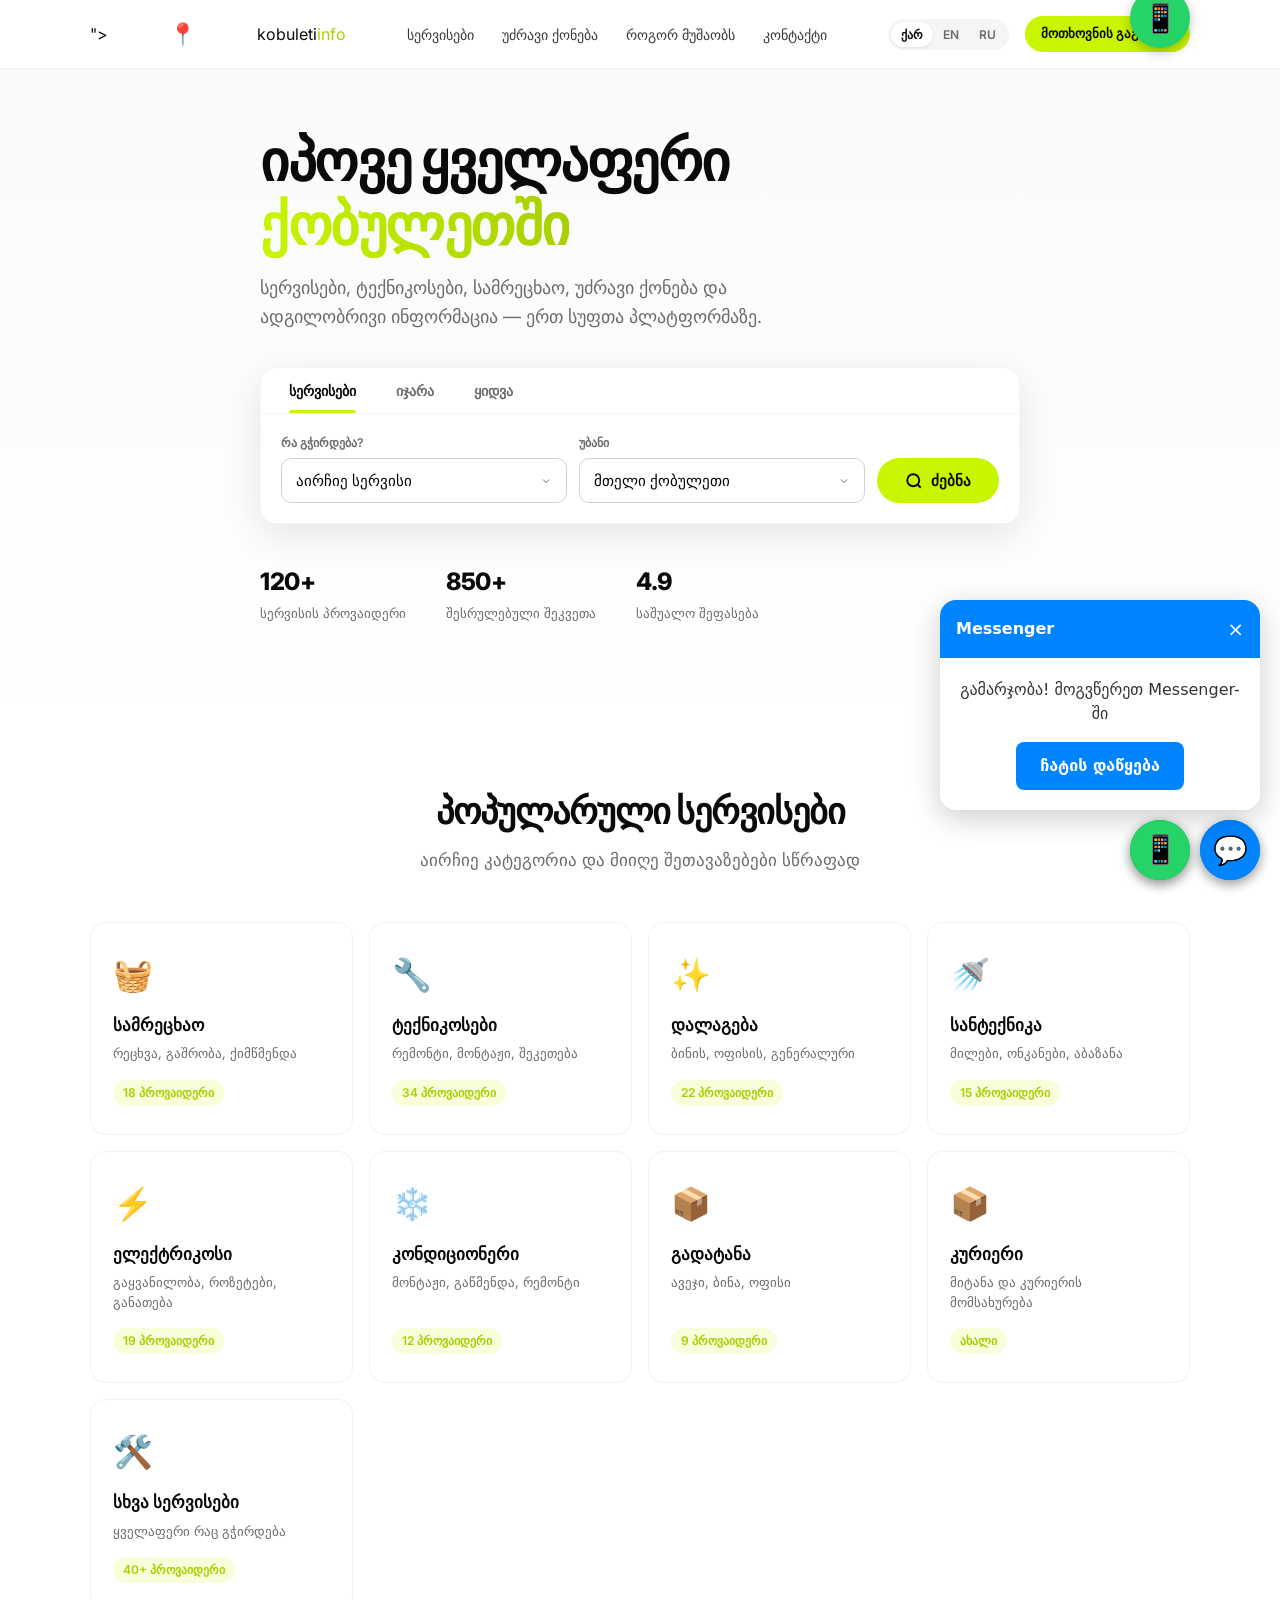
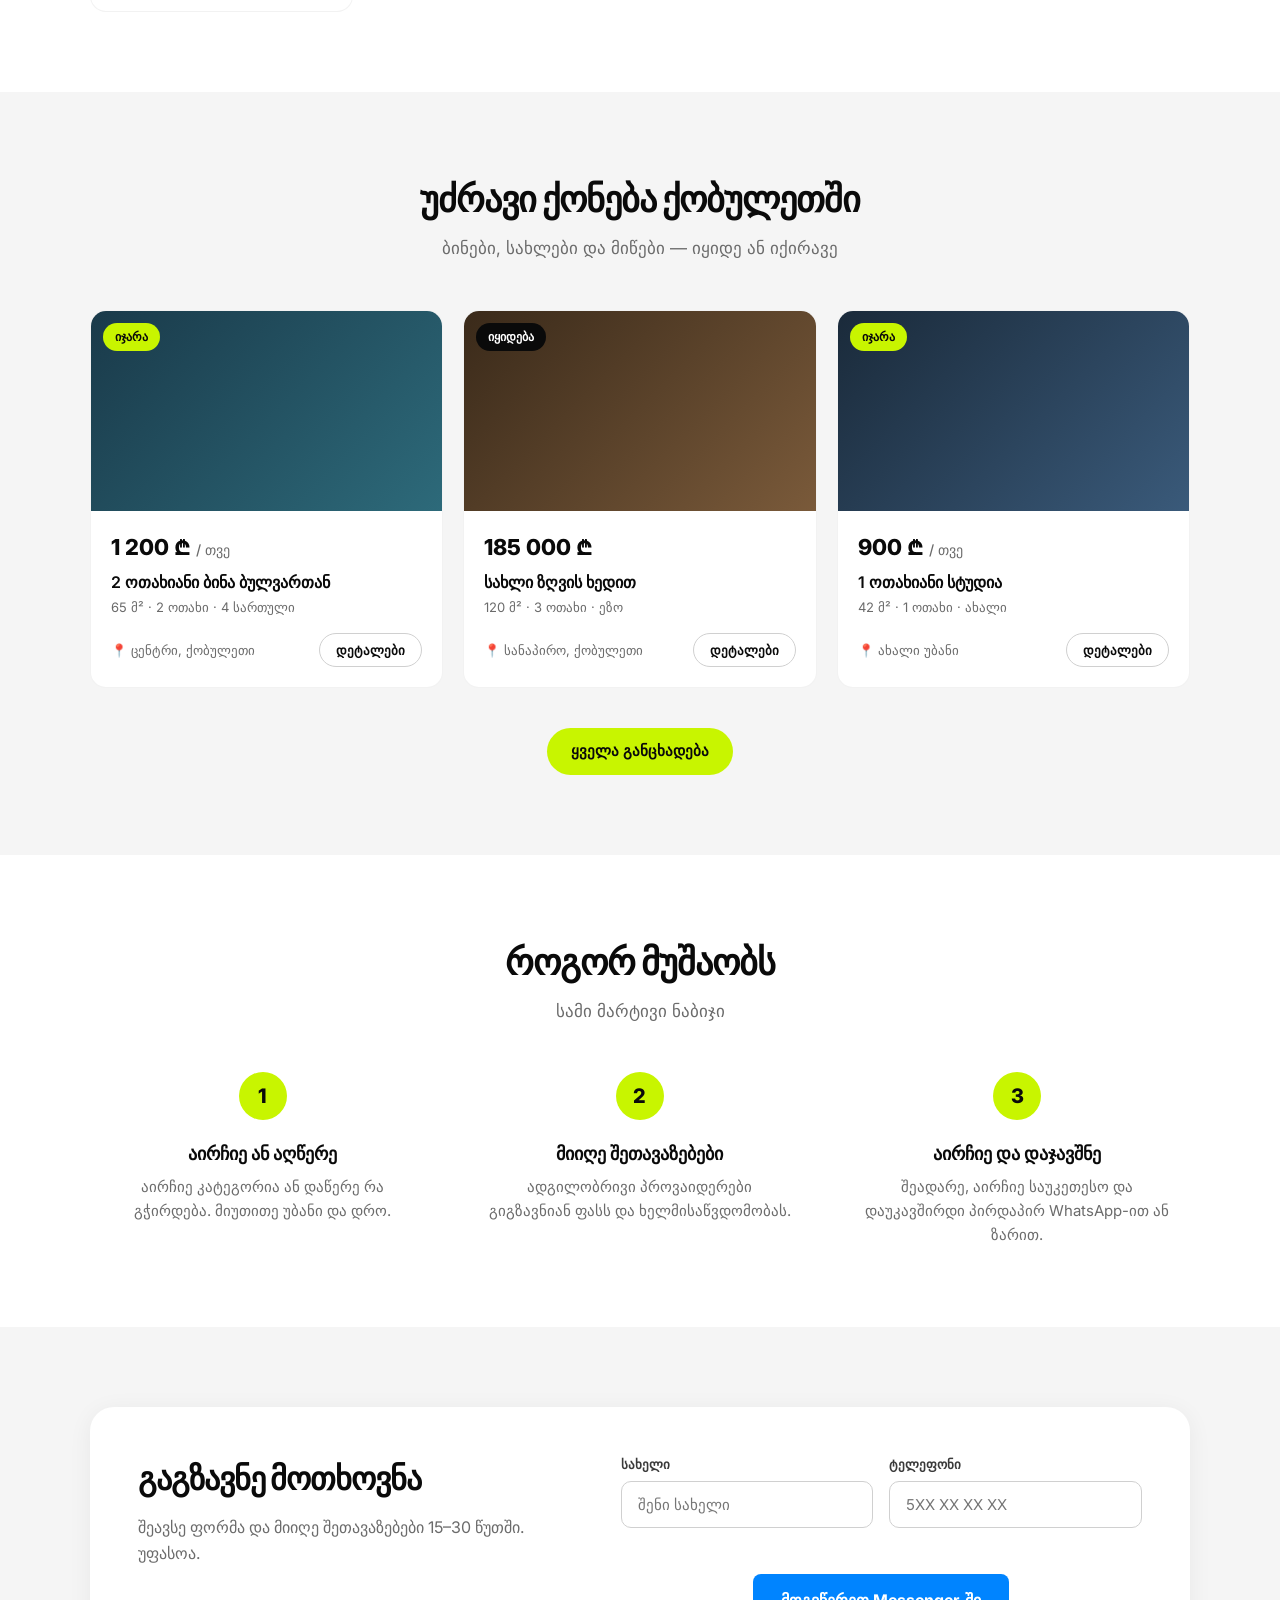
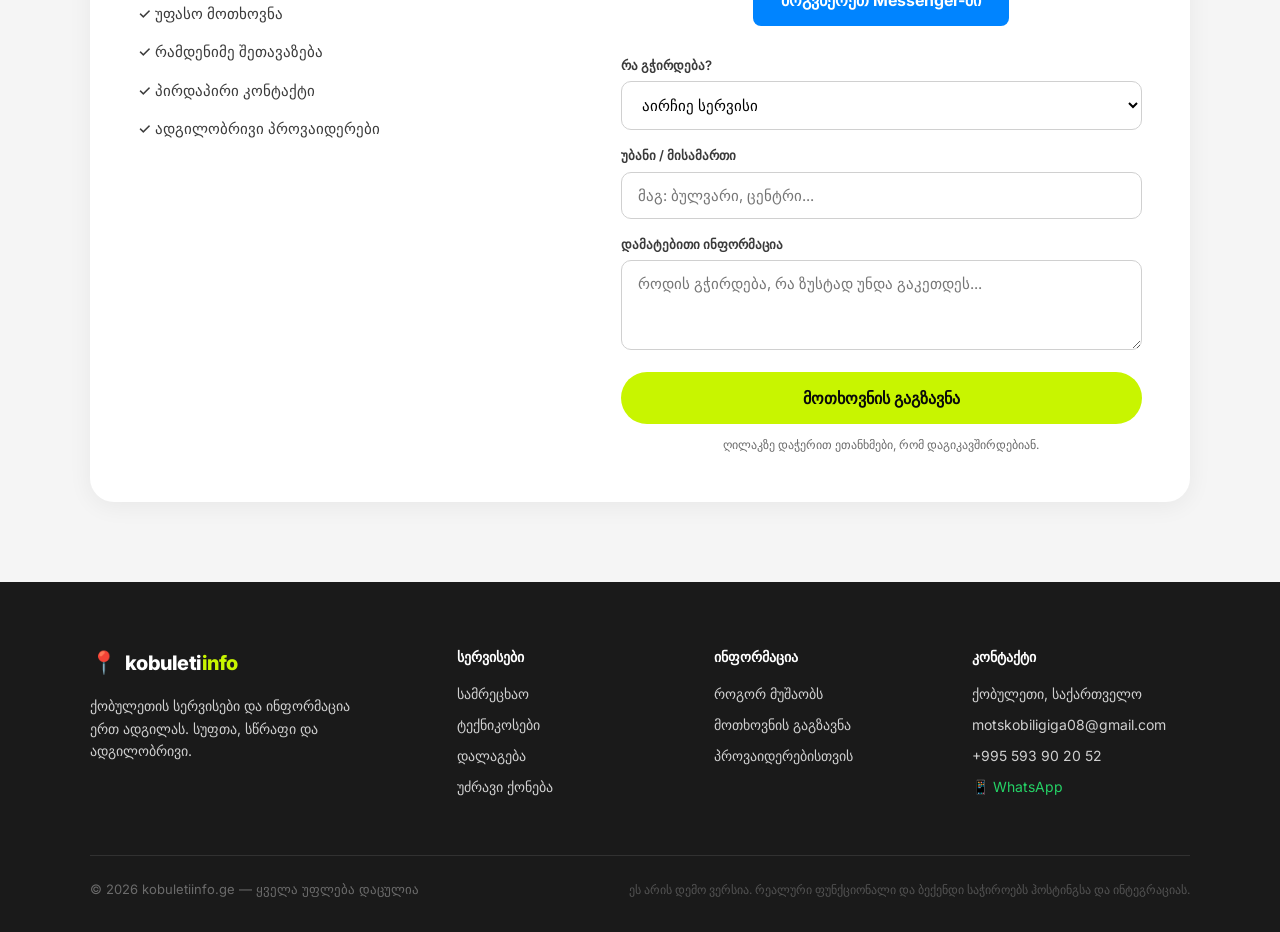
==== index.html @ 28e04932 "Update index.html" ====
<!DOCTYPE html>
<html lang="ka">
<head>
  <meta charset="UTF-8">
  <meta name="viewport" content="width=device-width, initial-scale=1.0">
  <title>Kobuleti Info — სერვისები, უძრავი ქონება და ინფორმაცია ქობულეთში</title>
  <meta name="description" content="ქობულეთის სერვისები, ტექნიკოსები, სამრეცხაო, უძრავი ქონება და ადგილობრივი ინფორმაცია ერთ ადგილას.">
  <link rel="preconnect" href="https://fonts.googleapis.com">
  <link rel="preconnect" href="https://fonts.gstatic.com" crossorigin>
  <link href="https://fonts.googleapis.com/css2?family=Inter:wght@400;500;600;700;800&display=swap" rel="stylesheet">
  <link rel="stylesheet" href="style.css">
</head>
<body>
  <!-- Header -->
  <header class="header">
    <div class="container header-inner">
      <a href="#" class="<a href="https://wa.me/995593902052" target="_blank" style="
  position: fixed;
  bottom: 20px;
  right: 90px;
  background: #25D366;
  color: white;
  width: 60px;
  height: 60px;
  border-radius: 50%;
  display: flex;
  align-items: center;
  justify-content: center;
  text-decoration: none;
  box-shadow: 0 4px 12px rgba(0,0,0,0.25);
  z-index: 9999;
  font-size: 28px;
">
  📱
</a>">
        <span class="logo-icon">📍</span>
        <span class="logo-text">kobuleti<span>info</span></span>
      </a>
      <nav class="nav">
        <a href="#services">სერვისები</a>
        <a href="#properties">უძრავი ქონება</a>
        <a href="#how">როგორ მუშაობს</a>
        <a href="#contact">კონტაქტი</a>
      </nav>
      <div class="header-actions">
        <div class="lang-switch">
          <button class="lang-btn active" data-lang="ka">ქარ</button>
          <button class="lang-btn" data-lang="en">EN</button>
          <button class="lang-btn" data-lang="ru">RU</button>
        </div>
        <a href="#request" class="btn btn-primary btn-sm">მოთხოვნის გაგზავნა</a>
      </div>
      <button class="mobile-menu-btn" id="mobileMenuBtn" aria-label="მენიუ">
        <span></span><span></span><span></span>
      </button>
    </div>
  </header>

  <!-- Mobile Nav -->
  <div class="mobile-nav" id="mobileNav">
    <a href="#services">სერვისები</a>
    <a href="#properties">უძრავი ქონება</a>
    <a href="#how">როგორ მუშაობს</a>
    <a href="#contact">კონტაქტი</a>
    <a href="#request" class="btn btn-primary">მოთხოვნის გაგზავნა</a>
  </div>

  <!-- Hero -->
  <section class="hero">
    <div class="container hero-inner">
      <div class="hero-content">
        <h1>იპოვე ყველაფერი<br><span class="highlight">ქობულეთში</span></h1>
        <p class="hero-subtitle">სერვისები, ტექნიკოსები, სამრეცხაო, უძრავი ქონება და ადგილობრივი ინფორმაცია — ერთ სუფთა პლატფორმაზე.</p>
        
        <div class="search-box">
          <div class="search-tabs">
            <button class="search-tab active" data-tab="services">სერვისები</button>
            <button class="search-tab" data-tab="rent">იჯარა</button>
            <button class="search-tab" data-tab="buy">ყიდვა</button>
          </div>
          <div class="search-fields">
            <div class="search-field">
              <label>რა გჭირდება?</label>
              <select id="serviceSelect">
                <option value="">აირჩიე სერვისი</option>
                <option value="courier">კურიერი</option>
                <option value="laundry">სამრეცხაო / ქიმწმენდა</option>
                <option value="technician">ტექნიკოსი / ხელოსანი</option>
                <option value="cleaning">დალაგება</option>
                <option value="mover">გადატანა</option>
                <option value="plumber">სანტექნიკოსი</option>
                <option value="electrician">ელექტრიკოსი</option>
                <option value="ac">კონდიციონერი</option>
                <option value="other">სხვა</option>
              </select>
            </div>
            <div class="search-field">
              <label>უბანი</label>
              <select>
                <option value="">მთელი ქობულეთი</option>
                <option>ცენტრი</option>
                <option>ბულვარი</option>
                <option>ახალი უბანი</option>
                <option>ძველი ქობულეთი</option>
                <option>სანაპირო</option>
              </select>
            </div>
            <button class="btn btn-primary search-btn" id="searchBtn">
              <svg width="18" height="18" viewBox="0 0 24 24" fill="none" stroke="currentColor" stroke-width="2.5"><circle cx="11" cy="11" r="8"/><path d="m21 21-4.3-4.3"/></svg>
              ძებნა
            </button>
          </div>
        </div>

        <div class="hero-stats">
          <div class="stat">
            <strong>120+</strong>
            <span>სერვისის პროვაიდერი</span>
          </div>
          <div class="stat">
            <strong>850+</strong>
            <span>შესრულებული შეკვეთა</span>
          </div>
          <div class="stat">
            <strong>4.9</strong>
            <span>საშუალო შეფასება</span>
          </div>
        </div>
      </div>
    </div>
  </section>

  <!-- Categories / Services -->
  <section class="section" id="services">
    <div class="container">
      <div class="section-header">
        <h2>პოპულარული სერვისები</h2>
        <p>აირჩიე კატეგორია და მიიღე შეთავაზებები სწრაფად</p>
      </div>

      <div class="categories-grid">
        <a href="#request" class="category-card" data-service="laundry">
          <div class="cat-icon">🧺</div>
          <h3>სამრეცხაო</h3>
          <p>რეცხვა, გაშრობა, ქიმწმენდა</p>
          <span class="cat-count">18 პროვაიდერი</span>
        </a>
        <a href="#request" class="category-card" data-service="technician">
          <div class="cat-icon">🔧</div>
          <h3>ტექნიკოსები</h3>
          <p>რემონტი, მონტაჟი, შეკეთება</p>
          <span class="cat-count">34 პროვაიდერი</span>
        </a>
        <a href="#request" class="category-card" data-service="cleaning">
          <div class="cat-icon">✨</div>
          <h3>დალაგება</h3>
          <p>ბინის, ოფისის, გენერალური</p>
          <span class="cat-count">22 პროვაიდერი</span>
        </a>
        <a href="#request" class="category-card" data-service="plumber">
          <div class="cat-icon">🚿</div>
          <h3>სანტექნიკა</h3>
          <p>მილები, ონკანები, აბაზანა</p>
          <span class="cat-count">15 პროვაიდერი</span>
        </a>
        <a href="#request" class="category-card" data-service="electrician">
          <div class="cat-icon">⚡</div>
          <h3>ელექტრიკოსი</h3>
          <p>გაყვანილობა, როზეტები, განათება</p>
          <span class="cat-count">19 პროვაიდერი</span>
        </a>
        <a href="#request" class="category-card" data-service="ac">
          <div class="cat-icon">❄️</div>
          <h3>კონდიციონერი</h3>
          <p>მონტაჟი, გაწმენდა, რემონტი</p>
          <span class="cat-count">12 პროვაიდერი</span>
        </a>
        <a href="#request" class="category-card" data-service="mover">
          <div class="cat-icon">📦</div>
          <h3>გადატანა</h3>
          <p>ავეჯი, ბინა, ოფისი</p>
          <span class="cat-count">9 პროვაიდერი</span>
        </a>
        <a href="#request" class="category-card" data-service="courier">
         <div class="cat-icon">📦</div>
          <h3>კურიერი</h3>
          <p>მიტანა და კურიერის მომსახურება</p>
          <span class="cat-count">ახალი</span>
         </a>
        <a href="#request" class="category-card" data-service="other">
          <div class="cat-icon">🛠️</div>
          <h3>სხვა სერვისები</h3>
          <p>ყველაფერი რაც გჭირდება</p>
          <span class="cat-count">40+ პროვაიდერი</span>
        </a>
      </div>
    </div>
  </section>

  <!-- Properties teaser -->
  <section class="section section-alt" id="properties">
    <div class="container">
      <div class="section-header">
        <h2>უძრავი ქონება ქობულეთში</h2>
        <p>ბინები, სახლები და მიწები — იყიდე ან იქირავე</p>
      </div>

      <div class="properties-grid">
        <article class="property-card">
          <div class="property-image">
            <div class="property-badge">იჯარა</div>
            <div class="property-img-placeholder" style="background: linear-gradient(135deg, #1a3a4a, #2d6a7a);"></div>
          </div>
          <div class="property-body">
            <div class="property-price">1 200 ₾ <span>/ თვე</span></div>
            <h3>2 ოთახიანი ბინა ბულვართან</h3>
            <p class="property-meta">65 მ² · 2 ოთახი · 4 სართული</p>
            <div class="property-footer">
              <span class="property-location">📍 ცენტრი, ქობულეთი</span>
              <button class="btn btn-outline btn-sm">დეტალები</button>
            </div>
          </div>
        </article>

        <article class="property-card">
          <div class="property-image">
            <div class="property-badge sale">იყიდება</div>
            <div class="property-img-placeholder" style="background: linear-gradient(135deg, #3a2a1a, #7a5a3a);"></div>
          </div>
          <div class="property-body">
            <div class="property-price">185 000 ₾</div>
            <h3>სახლი ზღვის ხედით</h3>
            <p class="property-meta">120 მ² · 3 ოთახი · ეზო</p>
            <div class="property-footer">
              <span class="property-location">📍 სანაპირო, ქობულეთი</span>
              <button class="btn btn-outline btn-sm">დეტალები</button>
            </div>
          </div>
        </article>

        <article class="property-card">
          <div class="property-image">
            <div class="property-badge">იჯარა</div>
            <div class="property-img-placeholder" style="background: linear-gradient(135deg, #1a2a3a, #3a5a7a);"></div>
          </div>
          <div class="property-body">
            <div class="property-price">900 ₾ <span>/ თვე</span></div>
            <h3>1 ოთახიანი სტუდია</h3>
            <p class="property-meta">42 მ² · 1 ოთახი · ახალი</p>
            <div class="property-footer">
              <span class="property-location">📍 ახალი უბანი</span>
              <button class="btn btn-outline btn-sm">დეტალები</button>
            </div>
          </div>
        </article>
      </div>

      <div class="text-center mt-40">
        <a href="#request" class="btn btn-primary">ყველა განცხადება</a>
      </div>
    </div>
  </section>

  <!-- How it works -->
  <section class="section" id="how">
    <div class="container">
      <div class="section-header">
        <h2>როგორ მუშაობს</h2>
        <p>სამი მარტივი ნაბიჯი</p>
      </div>

      <div class="steps">
        <div class="step">
          <div class="step-num">1</div>
          <h3>აირჩიე ან აღწერე</h3>
          <p>აირჩიე კატეგორია ან დაწერე რა გჭირდება. მიუთითე უბანი და დრო.</p>
        </div>
        <div class="step">
          <div class="step-num">2</div>
          <h3>მიიღე შეთავაზებები</h3>
          <p>ადგილობრივი პროვაიდერები გიგზავნიან ფასს და ხელმისაწვდომობას.</p>
        </div>
        <div class="step">
          <div class="step-num">3</div>
          <h3>აირჩიე და დაჯავშნე</h3>
          <p>შეადარე, აირჩიე საუკეთესო და დაუკავშირდი პირდაპირ WhatsApp-ით ან ზარით.</p>
        </div>
      </div>
    </div>
  </section>

  <!-- Request form -->
  <section class="section section-alt" id="request">
    <div class="container">
      <div class="request-wrapper">
        <div class="request-info">
          <h2>გაგზავნე მოთხოვნა</h2>
          <p>შეავსე ფორმა და მიიღე შეთავაზებები 15–30 წუთში. უფასოა.</p>
          <ul class="request-benefits">
            <li>✓ უფასო მოთხოვნა</li>
            <li>✓ რამდენიმე შეთავაზება</li>
            <li>✓ პირდაპირი კონტაქტი</li>
            <li>✓ ადგილობრივი პროვაიდერები</li>
          </ul>
        </div>

        <form class="request-form" id="requestForm" action="https://api.web3forms.com/submit" method="POST">
          <input type="hidden" name="access_key" value="64ffa33a-a1fa-47dd-b137-f8b6e74245a4">  
              <input type="hidden" name="subject" value="ახალი მოთხოვნა - Kobuleti Info">
                <input type="hidden" name="from_name" value="Kobuleti Info">
          <div class="form-row">
            <div class="form-group">
              <label>სახელი</label>
              <input type="text" name="name" placeholder="შენი სახელი" required>
            </div>
            <div class="form-group">
              <label>ტელეფონი</label>
              <input type="tel" name="phone" placeholder="5XX XX XX XX" required>
            </div>
          </div>
<div style="text-align: center; margin: 30px 0;">
  <a href="https://m.me/61595854785301" target="_blank" style="background:#0084ff; color:white; padding:14px 28px; border-radius:8px; text-decoration:none; display:inline-block; font-weight:bold; font-size:16px;">
    მოგვწერეთ Messenger-ში
  </a>
  <a href="https://wa.me/995593902052" target="_blank" style="
  position: fixed;
  bottom: 20px;
  right: 90px;
  background: #25D366;
  color: white;
  width: 60px;
  height: 60px;
  border-radius: 50%;
  display: flex;
  align-items: center;
  justify-content: center;
  text-decoration: none;
  box-shadow: 0 4px 12px rgba(0,0,0,0.25);
  z-index: 9999;
  font-size: 28px;
">
  📱
</a>
</div>
          <div class="form-group">
            <label>რა გჭირდება?</label>
            <select name="service" id="formService" required>
              <option value="">აირჩიე სერვისი</option> 
              <option value="courier">კურიერი / მიტანა</option>
              <option value="laundry">სამრეცხაო / ქიმწმენდა</option>
              <option value="technician">ტექნიკოსი / ხელოსანი</option>
              <option value="cleaning">დალაგება</option>
              <option value="plumber">სანტექნიკოსი</option>
              <option value="electrician">ელექტრიკოსი</option>
              <option value="ac">კონდიციონერი</option>
              <option value="mover">გადატანა</option>
              <option value="property">უძრავი ქონება</option>
              <option value="other">სხვა</option>
            </select>
          </div>

          <div class="form-group">
            <label>უბანი / მისამართი</label>
            <input type="text" name="location" placeholder="მაგ: ბულვარი, ცენტრი..." required>
          </div>

          <div class="form-group">
            <label>დამატებითი ინფორმაცია</label>
            <textarea name="details" rows="3" placeholder="როდის გჭირდება, რა ზუსტად უნდა გაკეთდეს..."></textarea>
          </div>

          <button type="submit" class="btn btn-primary btn-full">მოთხოვნის გაგზავნა</button>
          <p class="form-note">ღილაკზე დაჭერით ეთანხმები, რომ დაგიკავშირდებიან.</p>
        </form>
      </div>
    </div>
  </section>

  <!-- Success message (hidden by default) -->
  <div class="success-overlay" id="successOverlay">
    <div class="success-box">
      <div class="success-icon">✓</div>
      <h3>მოთხოვნა გაიგზავნა!</h3>
      <p>მალე დაგიკავშირდებიან. შეამოწმე ტელეფონი.</p>
      <button class="btn btn-primary" id="closeSuccess">კარგი</button>
    </div>
  </div>

  <!-- Footer -->
  <footer class="footer" id="contact">
    <div class="container">
      <div class="footer-grid">
        <div class="footer-brand">
          <div class="logo">
            <span class="logo-icon">📍</span>
            <span class="logo-text">kobuleti<span>info</span></span>
          </div>
          <p>ქობულეთის სერვისები და ინფორმაცია ერთ ადგილას. სუფთა, სწრაფი და ადგილობრივი.</p>
        </div>
        <div class="footer-links">
          <h4>სერვისები</h4>
          <a href="#services">სამრეცხაო</a>
          <a href="#services">ტექნიკოსები</a>
          <a href="#services">დალაგება</a>
          <a href="#properties">უძრავი ქონება</a>
        </div>
        <div class="footer-links">
          <h4>ინფორმაცია</h4>
          <a href="#how">როგორ მუშაობს</a>
          <a href="#request">მოთხოვნის გაგზავნა</a>
          <a href="#">პროვაიდერებისთვის</a>
        </div>
        <div class="footer-links">
          <h4>კონტაქტი</h4>
          <p>ქობულეთი, საქართველო</p>
          <p>motskobiligiga08@gmail.com</p>
          <p>+995 593 90 20 52 </p>
          <a href="https://wa.me/995593902052" target="_blank" style="color: #25D366; text-decoration: none;">📱 WhatsApp</a>
        </div>
      </div>
      <div class="footer-bottom">
        <p>© 2026 kobuletiinfo.ge — ყველა უფლება დაცულია</p>
        <p class="footer-note">ეს არის დემო ვერსია. რეალური ფუნქციონალი და ბექენდი საჭიროებს ჰოსტინგსა და ინტეგრაციას.</p>
      </div>
    </div>
  </footer>

  <script src="script.js"></script>
  <!-- Auto-open Messenger Window -->
<div id="messengerPopup" style="
  position: fixed;
  bottom: 90px;
  right: 20px;
  width: 320px;
  background: white;
  border-radius: 16px;
  box-shadow: 0 8px 30px rgba(0,0,0,0.2);
  z-index: 99999;
  overflow: hidden;
  font-family: system-ui, sans-serif;
  display: none;
">
  <div style="background:#0084ff; color:white; padding:14px 16px; display:flex; justify-content:space-between; align-items:center;">
    <strong>Messenger</strong>
    <span id="closePopup" style="cursor:pointer; font-size:20px;">×</span>
  </div>
  <div style="padding:20px; text-align:center;">
    <p style="margin:0 0 16px; color:#333;">გამარჯობა! მოგვწერეთ Messenger-ში</p>
    <a href="https://m.me/61595854785301" target="_blank" style="
      background:#0084ff;
      color:white;
      padding:12px 24px;
      border-radius:8px;
      text-decoration:none;
      display:inline-block;
      font-weight:600;
    ">ჩატის დაწყება</a>
    <a href="https://wa.me/995593902052" target="_blank" style="
  position: fixed;
  bottom: 20px;
  right: 90px;
  background: #25D366;
  color: white;
  width: 60px;
  height: 60px;
  border-radius: 50%;
  display: flex;
  align-items: center;
  justify-content: center;
  text-decoration: none;
  box-shadow: 0 4px 12px rgba(0,0,0,0.25);
  z-index: 9999;
  font-size: 28px;
">
  📱
</a>
  </div>
</div>

<script>
  // Show popup automatically after 1.5 seconds
  setTimeout(() => {
    document.getElementById('messengerPopup').style.display = 'block';
  }, 1500);

  // Close button
  document.getElementById('closePopup').onclick = () => {
    document.getElementById('messengerPopup').style.display = 'none';
  };
</script>
</body>
  <a href="https://m.me/61595854785301" target="_blank" style="position:fixed;bottom:20px;right:20px;background:#0084ff;color:white;width:60px;height:60px;border-radius:50%;display:flex;align-items:center;justify-content:center;text-decoration:none;box-shadow:0 4px 12px rgba(0,0,0,0.25);z-index:9999;font-size:28px;">💬</a>
<a href="https://m.me/61595854785301" target="_blank" style="
  position: fixed;
  bottom: 20px;
  right: 20px;
  background: #0084ff;
  color: white;
  width: 60px;
  height: 60px;
  border-radius: 50%;
  display: flex;
  align-items: center;
  justify-content: center;
  text-decoration: none;
  box-shadow: 0 4px 12px rgba(0,0,0,0.2);
  z-index: 9999;
  font-size: 28px;
">
  💬
</a>
  <!-- Facebook Messenger Chat Plugin -->
<div id="fb-root"></div>

<script>
  window.fbAsyncInit = function() {
    FB.init({
      xfbml: true,
      version: 'v19.0'
    });
  };

  (function(d, s, id) {
    var js, fjs = d.getElementsByTagName(s)[0];
    if (d.getElementById(id)) return;
    js = d.createElement(s); js.id = id;
    js.src = 'https://connect.facebook.net/en_US/sdk/xfbml.customerchat.js';
    fjs.parentNode.insertBefore(js, fjs);
  }(document, 'script', 'facebook-jssdk'));
</script>

<div class="fb-customerchat"
     attribution="biz_inbox"
     page_id="61595854785301"
     theme_color="#0084ff"
     logged_in_greeting="გამარჯობა! რით შემიძლია დაგეხმაროთ?"
     logged_out_greeting="გამარჯობა! მოგვწერეთ">
</div></html>
---- style.css ----
/* ===== Reset & Base ===== */
*, *::before, *::after { box-sizing: border-box; margin: 0; padding: 0; }

:root {
  --lime: #C8F500;
  --lime-dark: #A8D000;
  --lime-light: #E8FF66;
  --black: #0A0A0A;
  --gray-900: #1A1A1A;
  --gray-700: #3A3A3A;
  --gray-500: #6B6B6B;
  --gray-300: #D0D0D0;
  --gray-100: #F5F5F5;
  --white: #FFFFFF;
  --radius: 16px;
  --radius-sm: 10px;
  --shadow: 0 4px 24px rgba(0,0,0,0.06);
  --shadow-lg: 0 12px 40px rgba(0,0,0,0.1);
  --font: 'Inter', -apple-system, BlinkMacSystemFont, 'Segoe UI', sans-serif;
}

html { scroll-behavior: smooth; }

body {
  font-family: var(--font);
  color: var(--black);
  background: var(--white);
  line-height: 1.5;
  -webkit-font-smoothing: antialiased;
}

img { max-width: 100%; display: block; }
a { text-decoration: none; color: inherit; }
button, input, select, textarea { font-family: inherit; }

.container {
  width: 100%;
  max-width: 1140px;
  margin: 0 auto;
  padding: 0 20px;
}

/* ===== Buttons ===== */
.btn {
  display: inline-flex;
  align-items: center;
  justify-content: center;
  gap: 8px;
  padding: 12px 24px;
  border-radius: 999px;
  font-weight: 600;
  font-size: 15px;
  border: none;
  cursor: pointer;
  transition: all 0.2s ease;
}

.btn-primary {
  background: var(--lime);
  color: var(--black);
}

.btn-primary:hover {
  background: var(--lime-dark);
  transform: translateY(-1px);
}

.btn-outline {
  background: transparent;
  border: 1.5px solid var(--gray-300);
  color: var(--black);
}

.btn-outline:hover {
  border-color: var(--black);
}

.btn-sm { padding: 8px 16px; font-size: 13px; }
.btn-full { width: 100%; padding: 16px; font-size: 16px; }

/* ===== Header ===== */
.header {
  position: sticky;
  top: 0;
  z-index: 100;
  background: rgba(255,255,255,0.92);
  backdrop-filter: blur(12px);
  border-bottom: 1px solid rgba(0,0,0,0.05);
}

.header-inner {
  display: flex;
  align-items: center;
  justify-content: space-between;
  height: 68px;
}

.logo {
  display: flex;
  align-items: center;
  gap: 8px;
  font-weight: 800;
  font-size: 20px;
  letter-spacing: -0.5px;
}

.logo-icon { font-size: 22px; }
.logo-text span { color: var(--lime-dark); }

.nav {
  display: flex;
  gap: 28px;
}

.nav a {
  font-size: 14px;
  font-weight: 500;
  color: var(--gray-700);
  transition: color 0.15s;
}

.nav a:hover { color: var(--black); }

.header-actions {
  display: flex;
  align-items: center;
  gap: 16px;
}

.lang-switch {
  display: flex;
  background: var(--gray-100);
  border-radius: 999px;
  padding: 3px;
}

.lang-btn {
  border: none;
  background: transparent;
  padding: 5px 10px;
  border-radius: 999px;
  font-size: 12px;
  font-weight: 600;
  color: var(--gray-500);
  cursor: pointer;
}

.lang-btn.active {
  background: var(--white);
  color: var(--black);
  box-shadow: 0 1px 3px rgba(0,0,0,0.08);
}

.mobile-menu-btn {
  display: none;
  flex-direction: column;
  gap: 5px;
  background: none;
  border: none;
  cursor: pointer;
  padding: 4px;
}

.mobile-menu-btn span {
  width: 22px;
  height: 2px;
  background: var(--black);
  border-radius: 2px;
}

.mobile-nav {
  display: none;
  flex-direction: column;
  gap: 8px;
  padding: 16px 20px 24px;
  background: var(--white);
  border-bottom: 1px solid var(--gray-100);
}

.mobile-nav a {
  padding: 12px 0;
  font-weight: 500;
  font-size: 16px;
}

.mobile-nav.open { display: flex; }

/* ===== Hero ===== */
.hero {
  padding: 60px 0 80px;
  background: linear-gradient(180deg, #FAFAFA 0%, #FFFFFF 100%);
}

.hero-inner { max-width: 800px; }

.hero h1 {
  font-size: clamp(36px, 6vw, 56px);
  font-weight: 800;
  line-height: 1.15;
  letter-spacing: -1.5px;
  margin-bottom: 16px;
}

.hero h1 .highlight {
  background: linear-gradient(90deg, var(--lime), var(--lime-dark));
  -webkit-background-clip: text;
  -webkit-text-fill-color: transparent;
  background-clip: text;
}

.hero-subtitle {
  font-size: 18px;
  color: var(--gray-500);
  max-width: 520px;
  margin-bottom: 36px;
  line-height: 1.6;
}

/* Search box */
.search-box {
  background: var(--white);
  border-radius: var(--radius);
  box-shadow: var(--shadow-lg);
  border: 1px solid rgba(0,0,0,0.04);
  overflow: hidden;
  margin-bottom: 40px;
}

.search-tabs {
  display: flex;
  border-bottom: 1px solid var(--gray-100);
  padding: 0 8px;
}

.search-tab {
  padding: 14px 20px;
  border: none;
  background: none;
  font-weight: 600;
  font-size: 14px;
  color: var(--gray-500);
  cursor: pointer;
  position: relative;
}

.search-tab.active {
  color: var(--black);
}

.search-tab.active::after {
  content: '';
  position: absolute;
  bottom: 0;
  left: 20px;
  right: 20px;
  height: 3px;
  background: var(--lime);
  border-radius: 3px 3px 0 0;
}

.search-fields {
  display: flex;
  align-items: flex-end;
  gap: 12px;
  padding: 20px;
}

.search-field {
  flex: 1;
}

.search-field label {
  display: block;
  font-size: 12px;
  font-weight: 600;
  color: var(--gray-500);
  margin-bottom: 6px;
}

.search-field select {
  width: 100%;
  padding: 12px 14px;
  border: 1.5px solid var(--gray-300);
  border-radius: var(--radius-sm);
  font-size: 15px;
  background: var(--white);
  appearance: none;
  background-image: url("data:image/svg+xml,%3Csvg xmlns='http://www.w3.org/2000/svg' width='12' height='12' viewBox='0 0 24 24' fill='none' stroke='%236B6B6B' stroke-width='2'%3E%3Cpath d='m6 9 6 6 6-6'/%3E%3C/svg%3E");
  background-repeat: no-repeat;
  background-position: right 14px center;
  cursor: pointer;
}

.search-field select:focus {
  outline: none;
  border-color: var(--lime-dark);
}

.search-btn {
  padding: 13px 28px;
  white-space: nowrap;
  flex-shrink: 0;
}

/* Stats */
.hero-stats {
  display: flex;
  gap: 40px;
}

.stat strong {
  display: block;
  font-size: 24px;
  font-weight: 800;
  letter-spacing: -0.5px;
}

.stat span {
  font-size: 13px;
  color: var(--gray-500);
}

/* ===== Sections ===== */
.section {
  padding: 80px 0;
}

.section-alt {
  background: var(--gray-100);
}

.section-header {
  text-align: center;
  margin-bottom: 48px;
}

.section-header h2 {
  font-size: clamp(28px, 4vw, 36px);
  font-weight: 800;
  letter-spacing: -1px;
  margin-bottom: 10px;
}

.section-header p {
  font-size: 17px;
  color: var(--gray-500);
}

/* ===== Categories ===== */
.categories-grid {
  display: grid;
  grid-template-columns: repeat(4, 1fr);
  gap: 16px;
}

.category-card {
  background: var(--white);
  border: 1px solid rgba(0,0,0,0.05);
  border-radius: var(--radius);
  padding: 28px 22px;
  transition: all 0.25s ease;
  display: flex;
  flex-direction: column;
}

.category-card:hover {
  transform: translateY(-4px);
  box-shadow: var(--shadow-lg);
  border-color: transparent;
}

.cat-icon {
  font-size: 32px;
  margin-bottom: 14px;
}

.category-card h3 {
  font-size: 17px;
  font-weight: 700;
  margin-bottom: 6px;
}

.category-card p {
  font-size: 13px;
  color: var(--gray-500);
  margin-bottom: 16px;
  flex: 1;
}

.cat-count {
  font-size: 12px;
  font-weight: 600;
  color: var(--lime-dark);
  background: rgba(200, 245, 0, 0.15);
  padding: 4px 10px;
  border-radius: 999px;
  align-self: flex-start;
}

/* ===== Properties ===== */
.properties-grid {
  display: grid;
  grid-template-columns: repeat(3, 1fr);
  gap: 20px;
}

.property-card {
  background: var(--white);
  border-radius: var(--radius);
  overflow: hidden;
  border: 1px solid rgba(0,0,0,0.05);
  transition: all 0.25s ease;
}

.property-card:hover {
  transform: translateY(-4px);
  box-shadow: var(--shadow-lg);
}

.property-image {
  position: relative;
  height: 200px;
}

.property-img-placeholder {
  width: 100%;
  height: 100%;
}

.property-badge {
  position: absolute;
  top: 12px;
  left: 12px;
  background: var(--lime);
  color: var(--black);
  font-size: 12px;
  font-weight: 700;
  padding: 5px 12px;
  border-radius: 999px;
}

.property-badge.sale {
  background: var(--black);
  color: var(--white);
}

.property-body {
  padding: 20px;
}

.property-price {
  font-size: 22px;
  font-weight: 800;
  margin-bottom: 6px;
}

.property-price span {
  font-size: 14px;
  font-weight: 500;
  color: var(--gray-500);
}

.property-body h3 {
  font-size: 16px;
  font-weight: 600;
  margin-bottom: 4px;
}

.property-meta {
  font-size: 13px;
  color: var(--gray-500);
  margin-bottom: 16px;
}

.property-footer {
  display: flex;
  align-items: center;
  justify-content: space-between;
}

.property-location {
  font-size: 13px;
  color: var(--gray-500);
}

.text-center { text-align: center; }
.mt-40 { margin-top: 40px; }

/* ===== Steps ===== */
.steps {
  display: grid;
  grid-template-columns: repeat(3, 1fr);
  gap: 32px;
}

.step {
  text-align: center;
  padding: 0 20px;
}

.step-num {
  width: 48px;
  height: 48px;
  background: var(--lime);
  color: var(--black);
  font-weight: 800;
  font-size: 20px;
  border-radius: 50%;
  display: flex;
  align-items: center;
  justify-content: center;
  margin: 0 auto 20px;
}

.step h3 {
  font-size: 18px;
  font-weight: 700;
  margin-bottom: 8px;
}

.step p {
  font-size: 15px;
  color: var(--gray-500);
  line-height: 1.6;
}

/* ===== Request Form ===== */
.request-wrapper {
  display: grid;
  grid-template-columns: 1fr 1.2fr;
  gap: 48px;
  align-items: start;
  background: var(--white);
  border-radius: 24px;
  padding: 48px;
  box-shadow: var(--shadow);
}

.request-info h2 {
  font-size: 32px;
  font-weight: 800;
  letter-spacing: -1px;
  margin-bottom: 12px;
}

.request-info > p {
  font-size: 16px;
  color: var(--gray-500);
  margin-bottom: 28px;
  line-height: 1.6;
}

.request-benefits {
  list-style: none;
}

.request-benefits li {
  font-size: 15px;
  font-weight: 500;
  padding: 8px 0;
  color: var(--gray-700);
}

.form-row {
  display: grid;
  grid-template-columns: 1fr 1fr;
  gap: 16px;
}

.form-group {
  margin-bottom: 16px;
}

.form-group label {
  display: block;
  font-size: 13px;
  font-weight: 600;
  margin-bottom: 6px;
  color: var(--gray-700);
}

.form-group input,
.form-group select,
.form-group textarea {
  width: 100%;
  padding: 13px 16px;
  border: 1.5px solid var(--gray-300);
  border-radius: var(--radius-sm);
  font-size: 15px;
  transition: border-color 0.15s;
  background: var(--white);
}

.form-group input:focus,
.form-group select:focus,
.form-group textarea:focus {
  outline: none;
  border-color: var(--lime-dark);
}

.form-group textarea {
  resize: vertical;
  min-height: 90px;
}

.form-note {
  font-size: 12px;
  color: var(--gray-500);
  text-align: center;
  margin-top: 12px;
}

/* Success overlay */
.success-overlay {
  display: none;
  position: fixed;
  inset: 0;
  background: rgba(0,0,0,0.5);
  z-index: 200;
  align-items: center;
  justify-content: center;
  padding: 20px;
}

.success-overlay.show {
  display: flex;
}

.success-box {
  background: var(--white);
  border-radius: 24px;
  padding: 48px 40px;
  text-align: center;
  max-width: 380px;
  width: 100%;
  animation: popIn 0.3s ease;
}

@keyframes popIn {
  from { transform: scale(0.9); opacity: 0; }
  to { transform: scale(1); opacity: 1; }
}

.success-icon {
  width: 64px;
  height: 64px;
  background: var(--lime);
  color: var(--black);
  font-size: 32px;
  font-weight: 800;
  border-radius: 50%;
  display: flex;
  align-items: center;
  justify-content: center;
  margin: 0 auto 20px;
}

.success-box h3 {
  font-size: 22px;
  font-weight: 800;
  margin-bottom: 8px;
}

.success-box p {
  color: var(--gray-500);
  margin-bottom: 28px;
}

/* ===== Footer ===== */
.footer {
  background: var(--gray-900);
  color: var(--white);
  padding: 64px 0 32px;
}

.footer-grid {
  display: grid;
  grid-template-columns: 1.5fr 1fr 1fr 1fr;
  gap: 40px;
  margin-bottom: 48px;
}

.footer-brand .logo {
  margin-bottom: 16px;
}

.footer-brand .logo-text span {
  color: var(--lime);
}

.footer-brand p {
  font-size: 14px;
  color: var(--gray-300);
  line-height: 1.6;
  max-width: 280px;
}

.footer-links h4 {
  font-size: 14px;
  font-weight: 700;
  margin-bottom: 16px;
  color: var(--white);
}

.footer-links a,
.footer-links p {
  display: block;
  font-size: 14px;
  color: var(--gray-300);
  margin-bottom: 10px;
  transition: color 0.15s;
}

.footer-links a:hover {
  color: var(--lime);
}

.footer-bottom {
  border-top: 1px solid rgba(255,255,255,0.1);
  padding-top: 24px;
  display: flex;
  justify-content: space-between;
  align-items: center;
  flex-wrap: wrap;
  gap: 12px;
}

.footer-bottom p {
  font-size: 13px;
  color: var(--gray-500);
}

.footer-note {
  font-size: 12px !important;
  opacity: 0.7;
}

/* ===== Responsive ===== */
@media (max-width: 960px) {
  .nav, .header-actions .btn { display: none; }
  .mobile-menu-btn { display: flex; }
  .categories-grid { grid-template-columns: repeat(2, 1fr); }
  .properties-grid { grid-template-columns: 1fr 1fr; }
  .steps { grid-template-columns: 1fr; gap: 40px; }
  .request-wrapper { grid-template-columns: 1fr; padding: 32px 24px; }
  .footer-grid { grid-template-columns: 1fr 1fr; }
}

@media (max-width: 640px) {
  .search-fields { flex-direction: column; align-items: stretch; }
  .search-btn { width: 100%; }
  .hero-stats { flex-direction: column; gap: 16px; }
  .categories-grid { grid-template-columns: 1fr; }
  .properties-grid { grid-template-columns: 1fr; }
  .form-row { grid-template-columns: 1fr; }
  .footer-grid { grid-template-columns: 1fr; }
  .header-actions .lang-switch { display: none; }
}
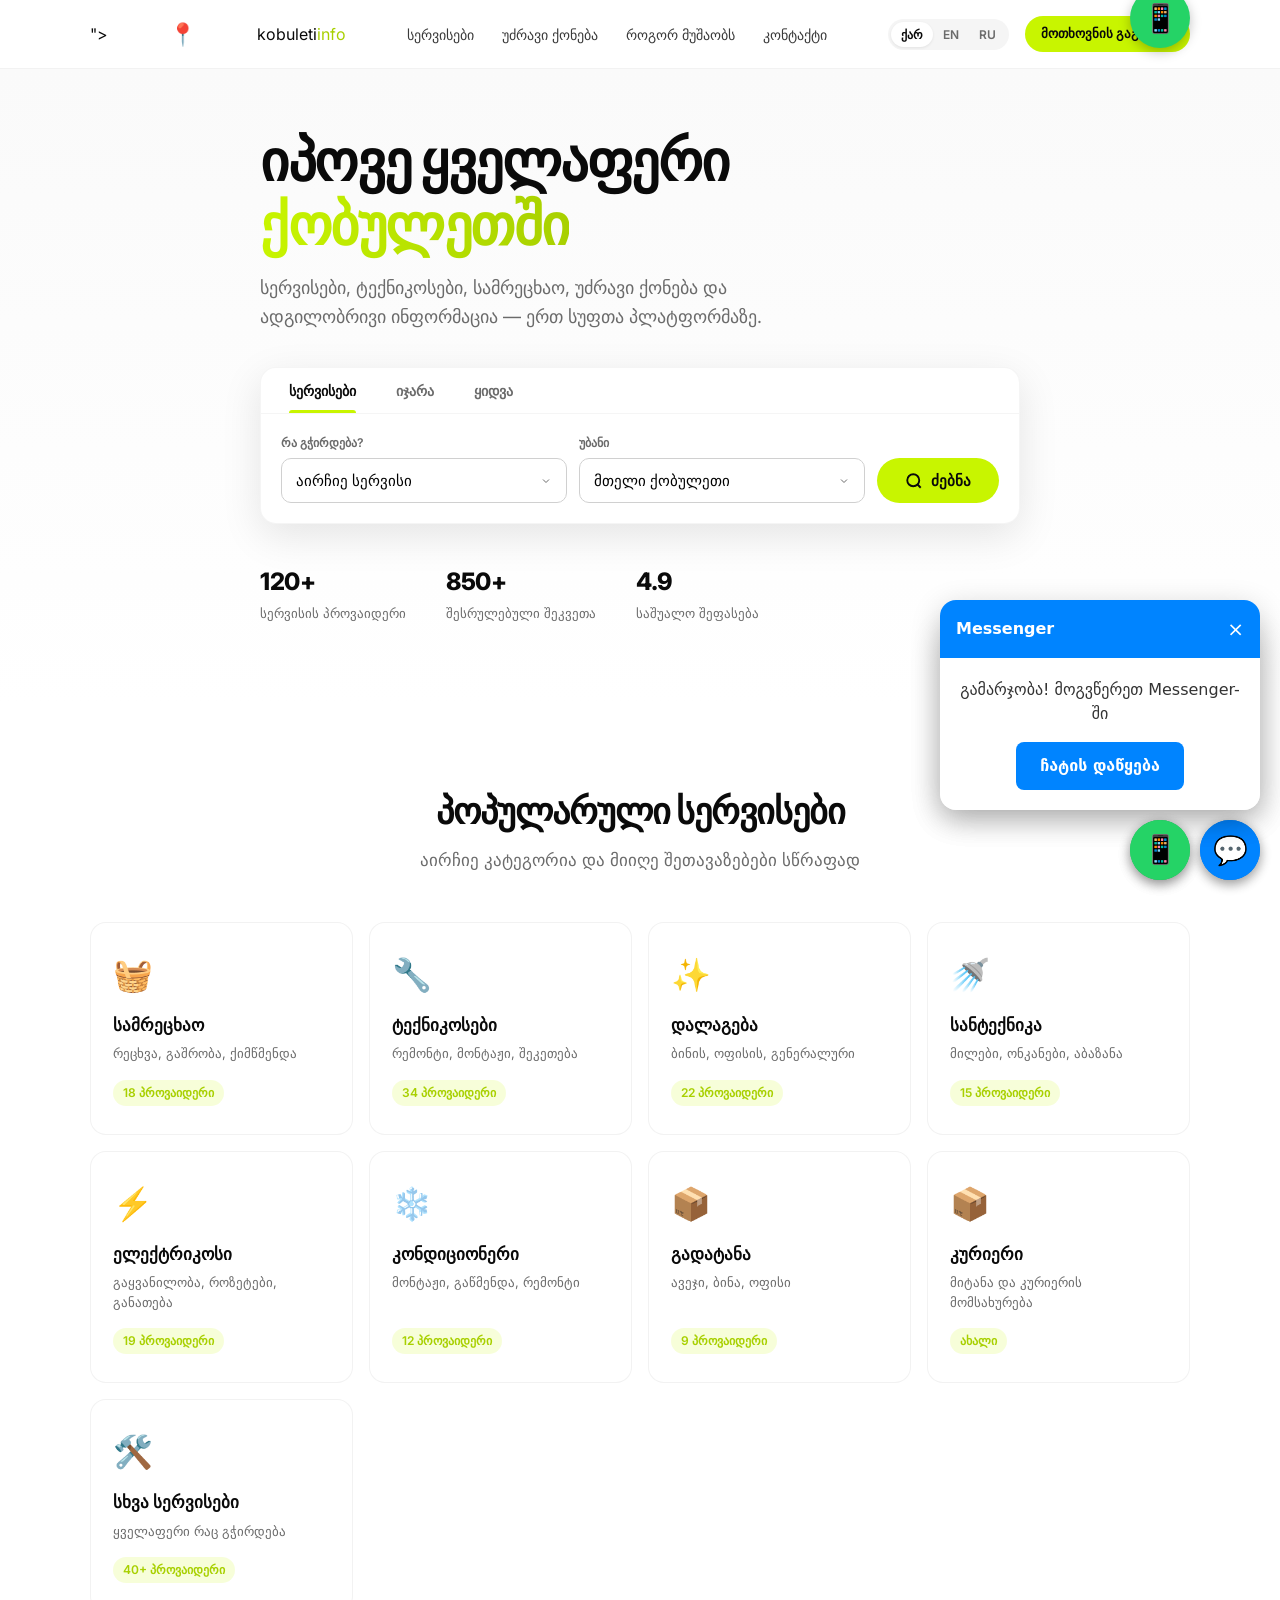
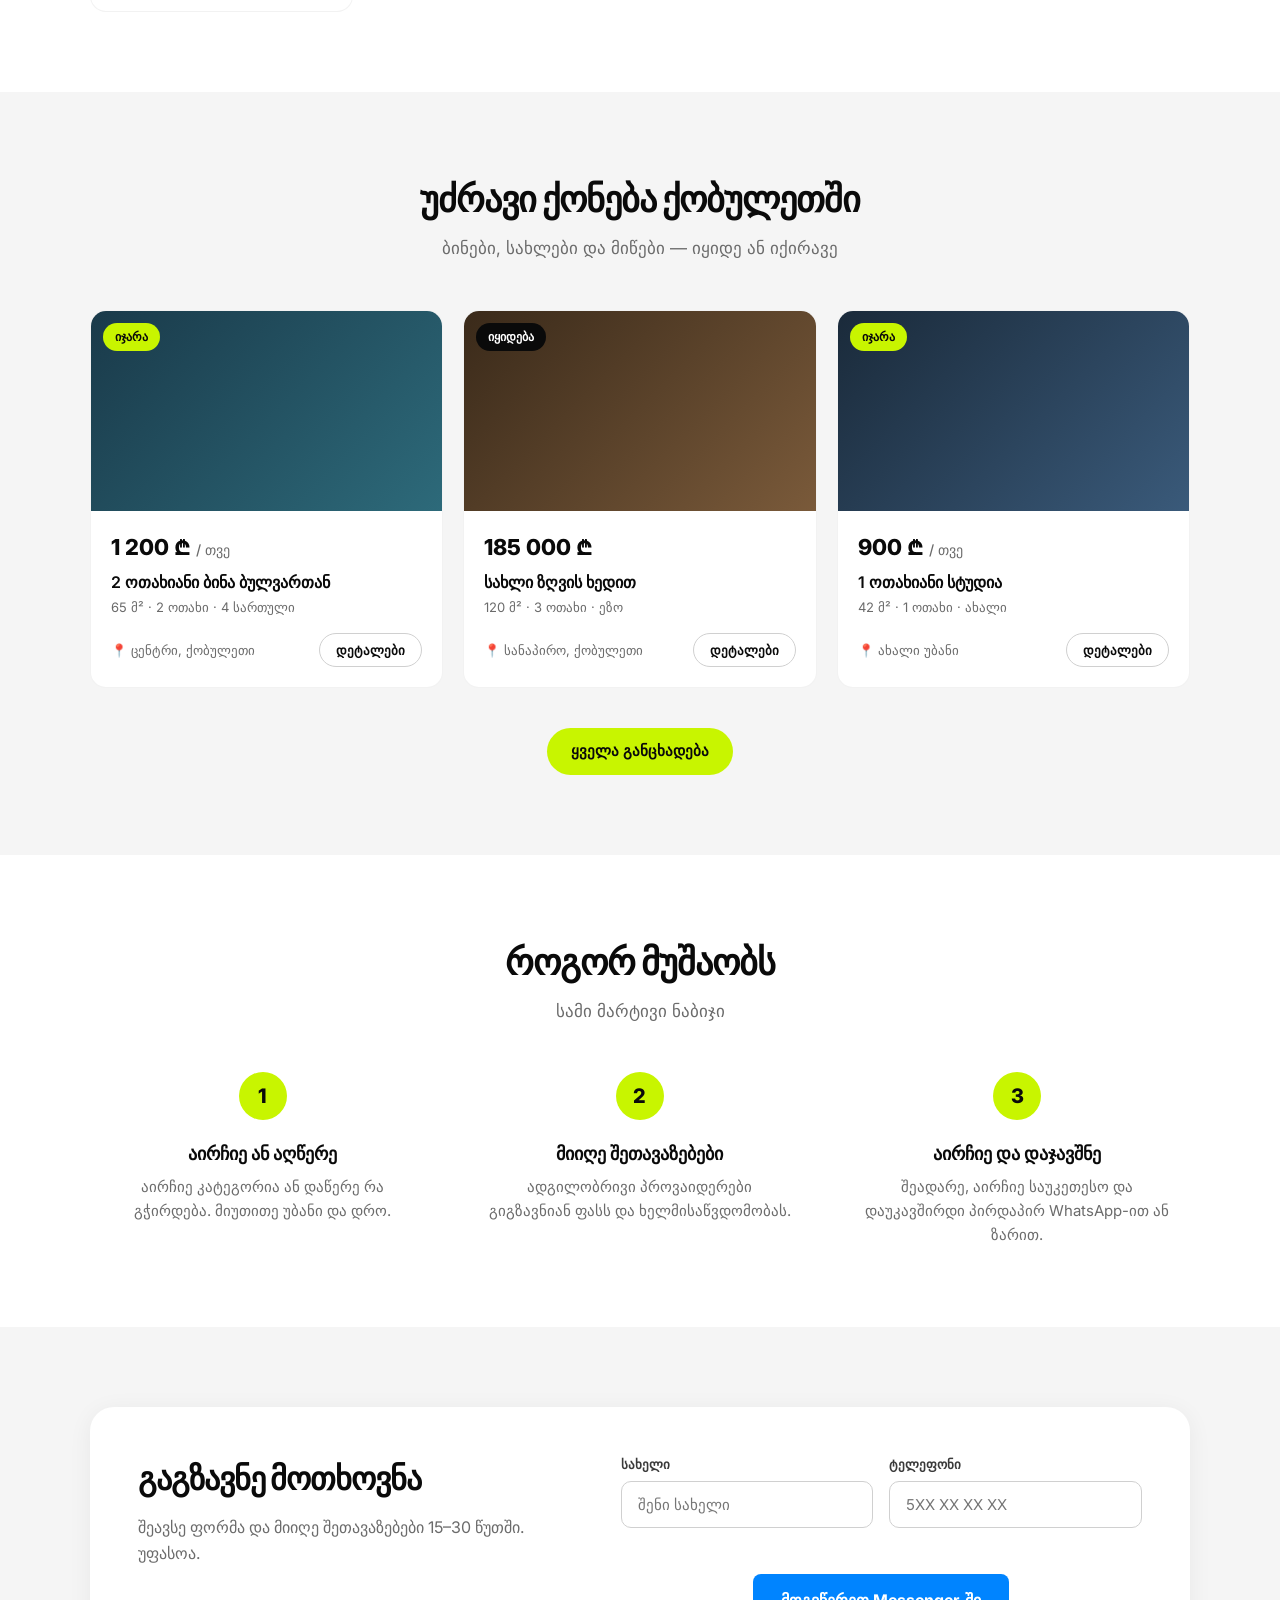
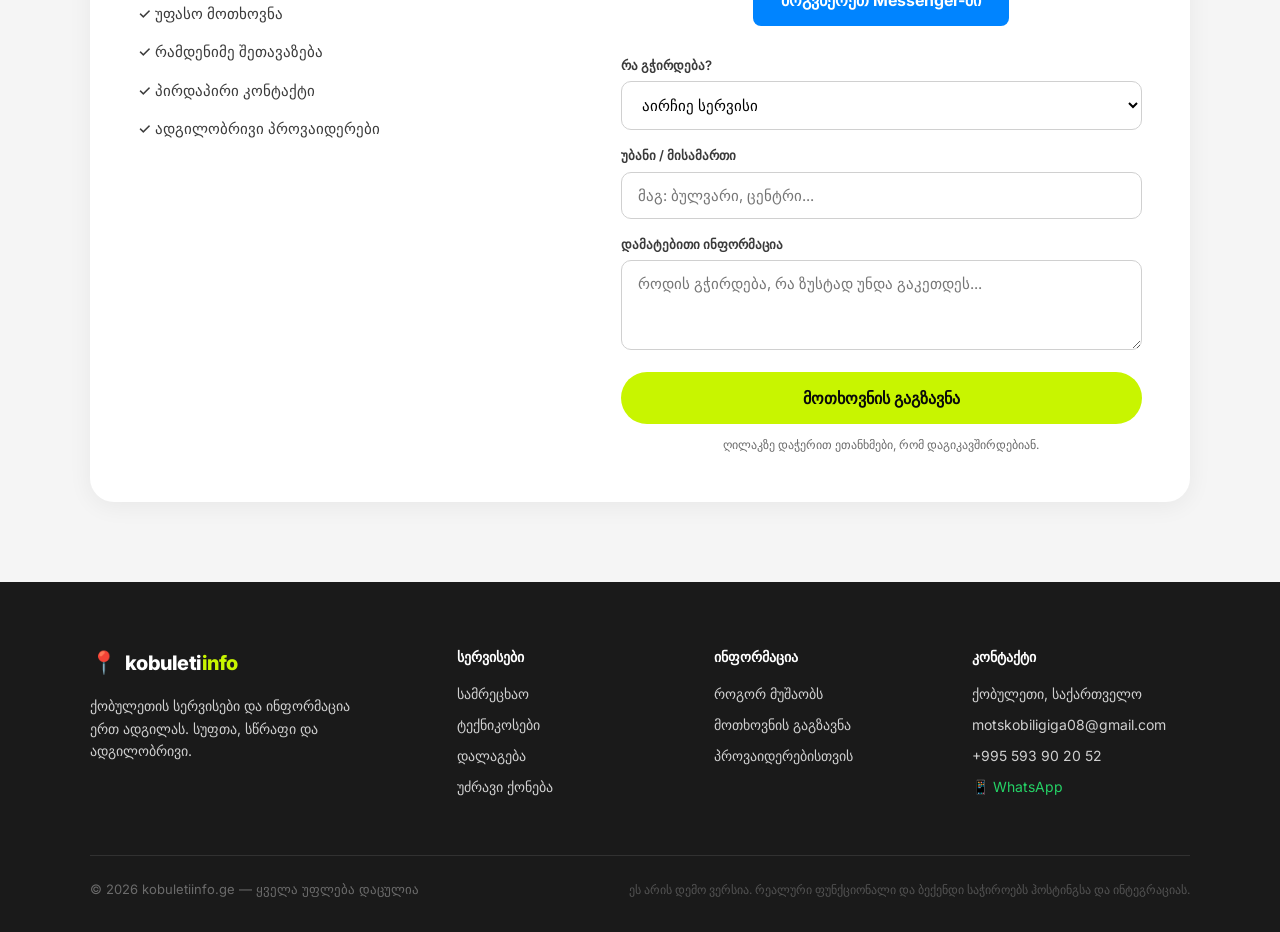
==== commit 41baac6e: "Add WhatsApp popup for contact initiation" ====
--- a/index.html
+++ b/index.html
@@ -488,6 +488,47 @@
     document.getElementById('messengerPopup').style.display = 'none';
   };
 </script>
+  <!-- Auto-open WhatsApp Window -->
+<div id="whatsappPopup" style="
+  position: fixed;
+  bottom: 90px;
+  right: 20px;
+  width: 320px;
+  background: white;
+  border-radius: 16px;
+  box-shadow: 0 8px 30px rgba(0,0,0,0.2);
+  z-index: 99998;
+  overflow: hidden;
+  font-family: system-ui, sans-serif;
+  display: none;
+">
+  <div style="background:#25D366; color:white; padding:14px 16px; display:flex; justify-content:space-between; align-items:center;">
+    <strong>WhatsApp</strong>
+    <span id="closeWhatsapp" style="cursor:pointer; font-size:20px;">×</span>
+  </div>
+  <div style="padding:20px; text-align:center;">
+    <p style="margin:0 0 16px; color:#333;">დაგვიკავშირდით WhatsApp-ში</p>
+    <a href="https://wa.me/995593902052" target="_blank" style="
+      background:#25D366;
+      color:white;
+      padding:12px 24px;
+      border-radius:8px;
+      text-decoration:none;
+      display:inline-block;
+      font-weight:600;
+    ">ჩატის დაწყება</a>
+  </div>
+</div>
+
+<script>
+  setTimeout(() => {
+    document.getElementById('whatsappPopup').style.display = 'block';
+  }, 2500);
+
+  document.getElementById('closeWhatsapp').onclick = () => {
+    document.getElementById('whatsappPopup').style.display = 'none';
+  };
+</script>
 </body>
   <a href="https://m.me/61595854785301" target="_blank" style="position:fixed;bottom:20px;right:20px;background:#0084ff;color:white;width:60px;height:60px;border-radius:50%;display:flex;align-items:center;justify-content:center;text-decoration:none;box-shadow:0 4px 12px rgba(0,0,0,0.25);z-index:9999;font-size:28px;">💬</a>
 <a href="https://m.me/61595854785301" target="_blank" style="
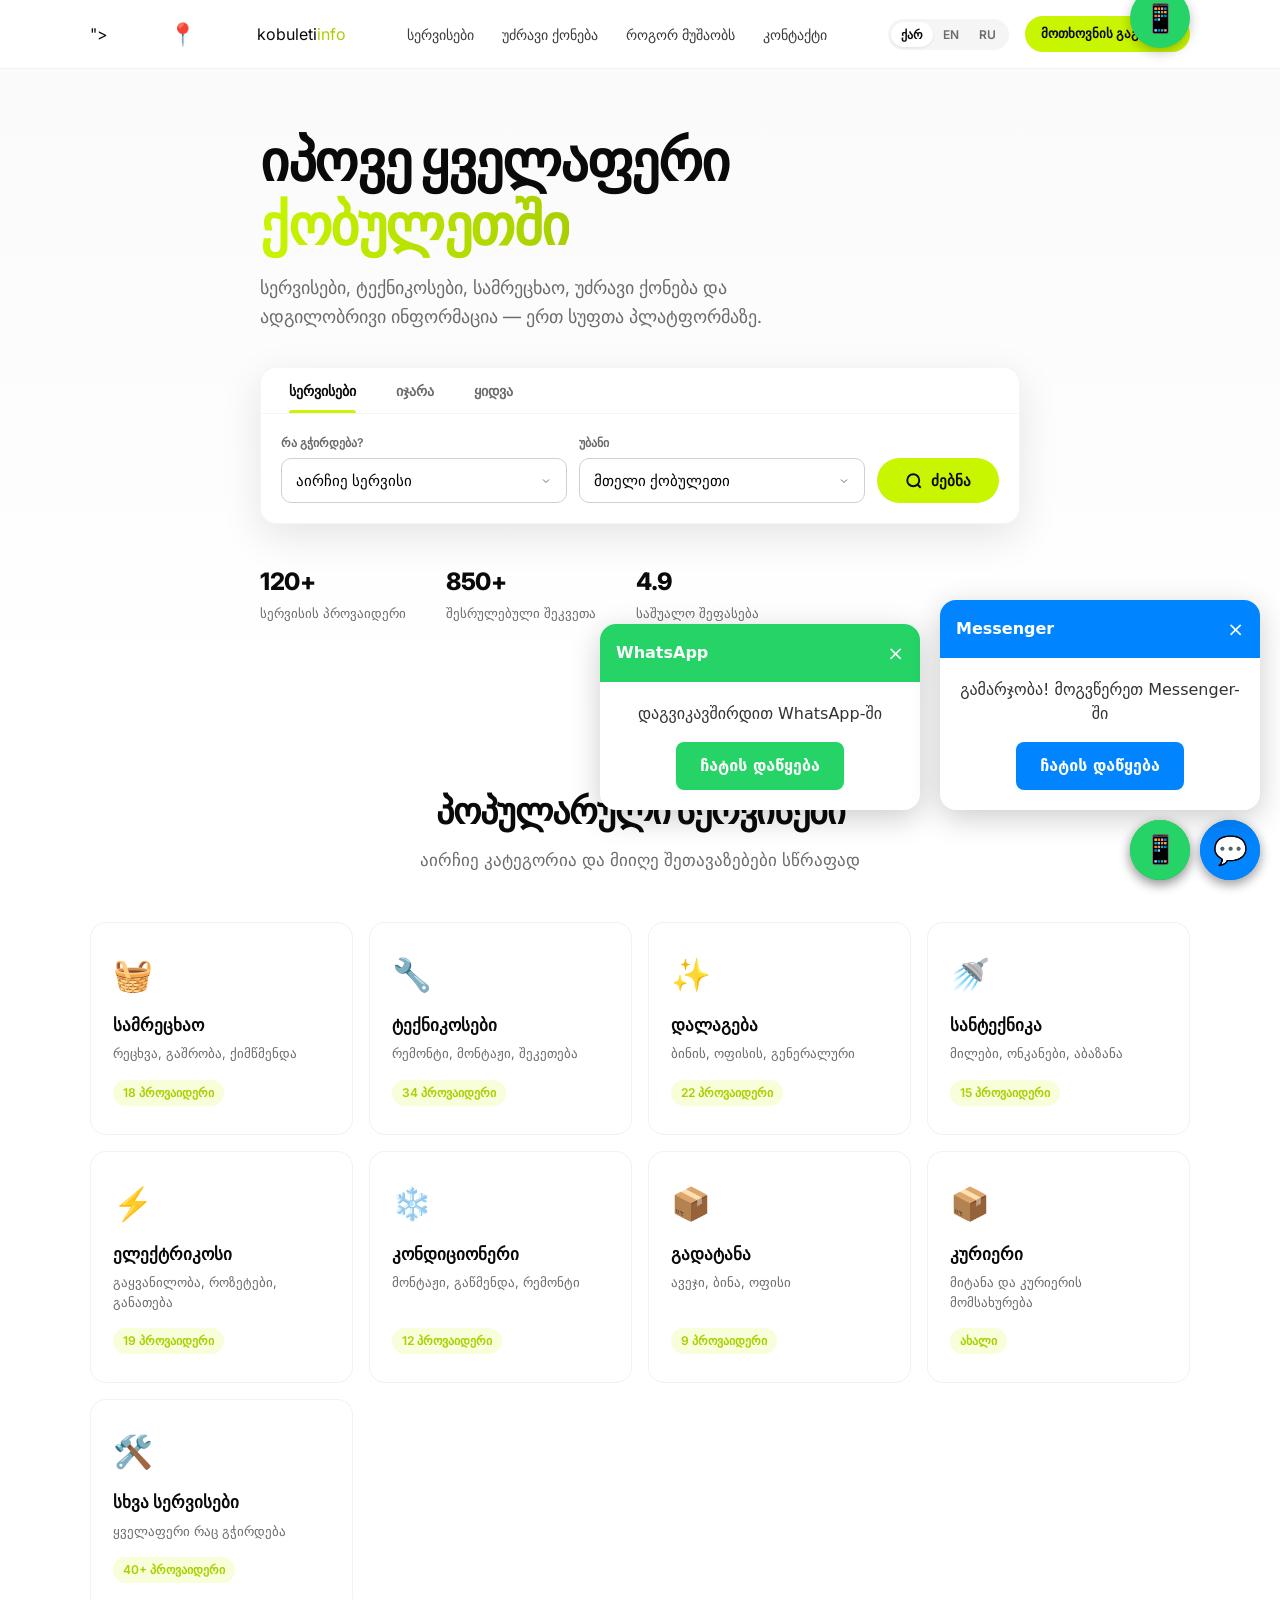
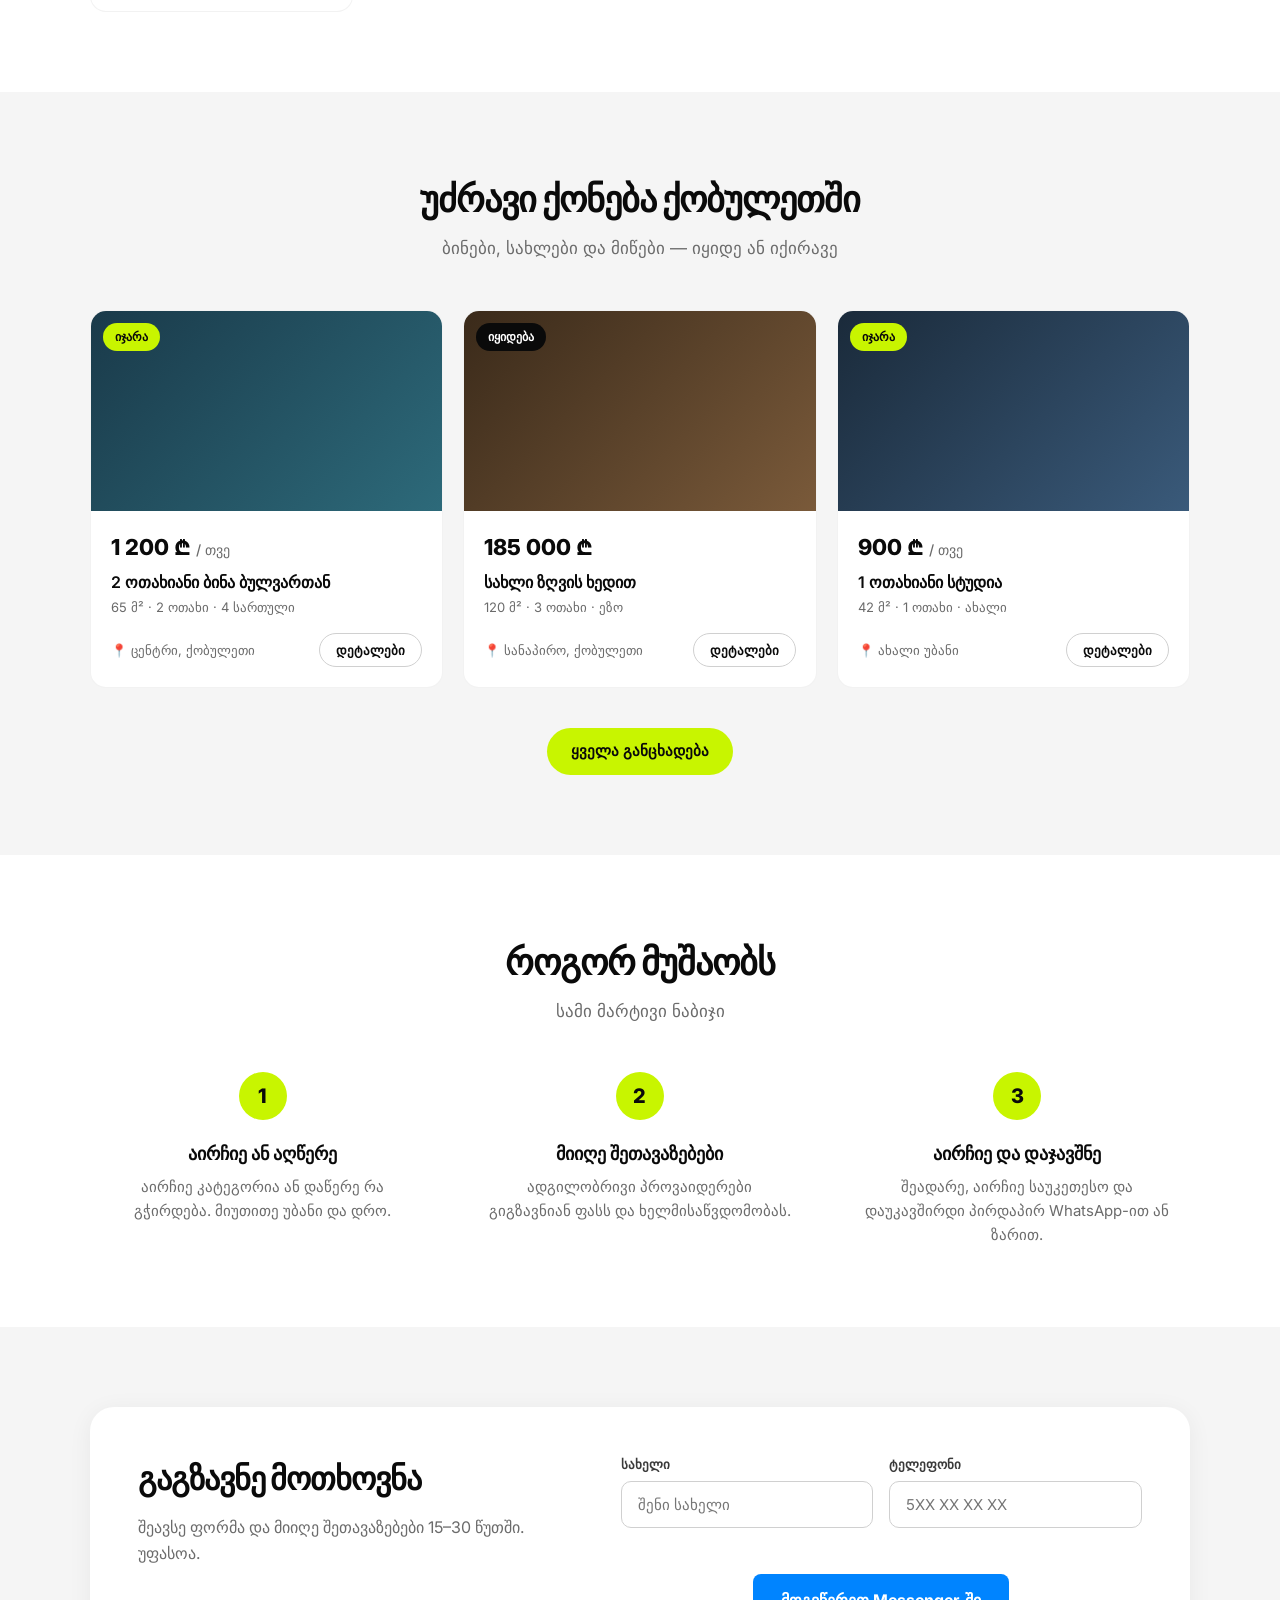
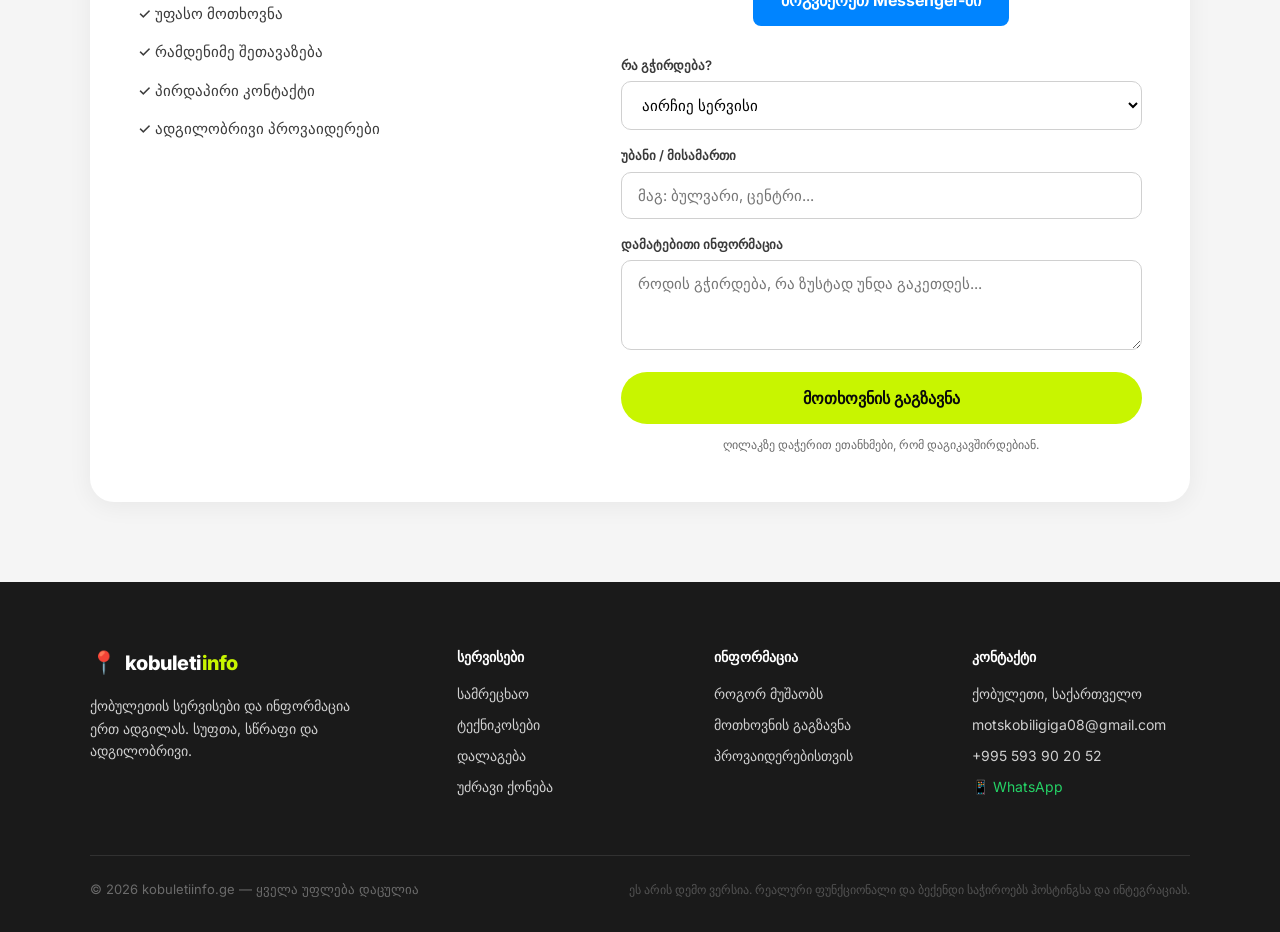
==== commit 95984a2a: "Move WhatsApp popup 340px to the left Adjusted the position of the WhatsApp popup." ====
--- a/index.html
+++ b/index.html
@@ -492,7 +492,7 @@
 <div id="whatsappPopup" style="
   position: fixed;
   bottom: 90px;
-  right: 20px;
+  right: 360px;
   width: 320px;
   background: white;
   border-radius: 16px;
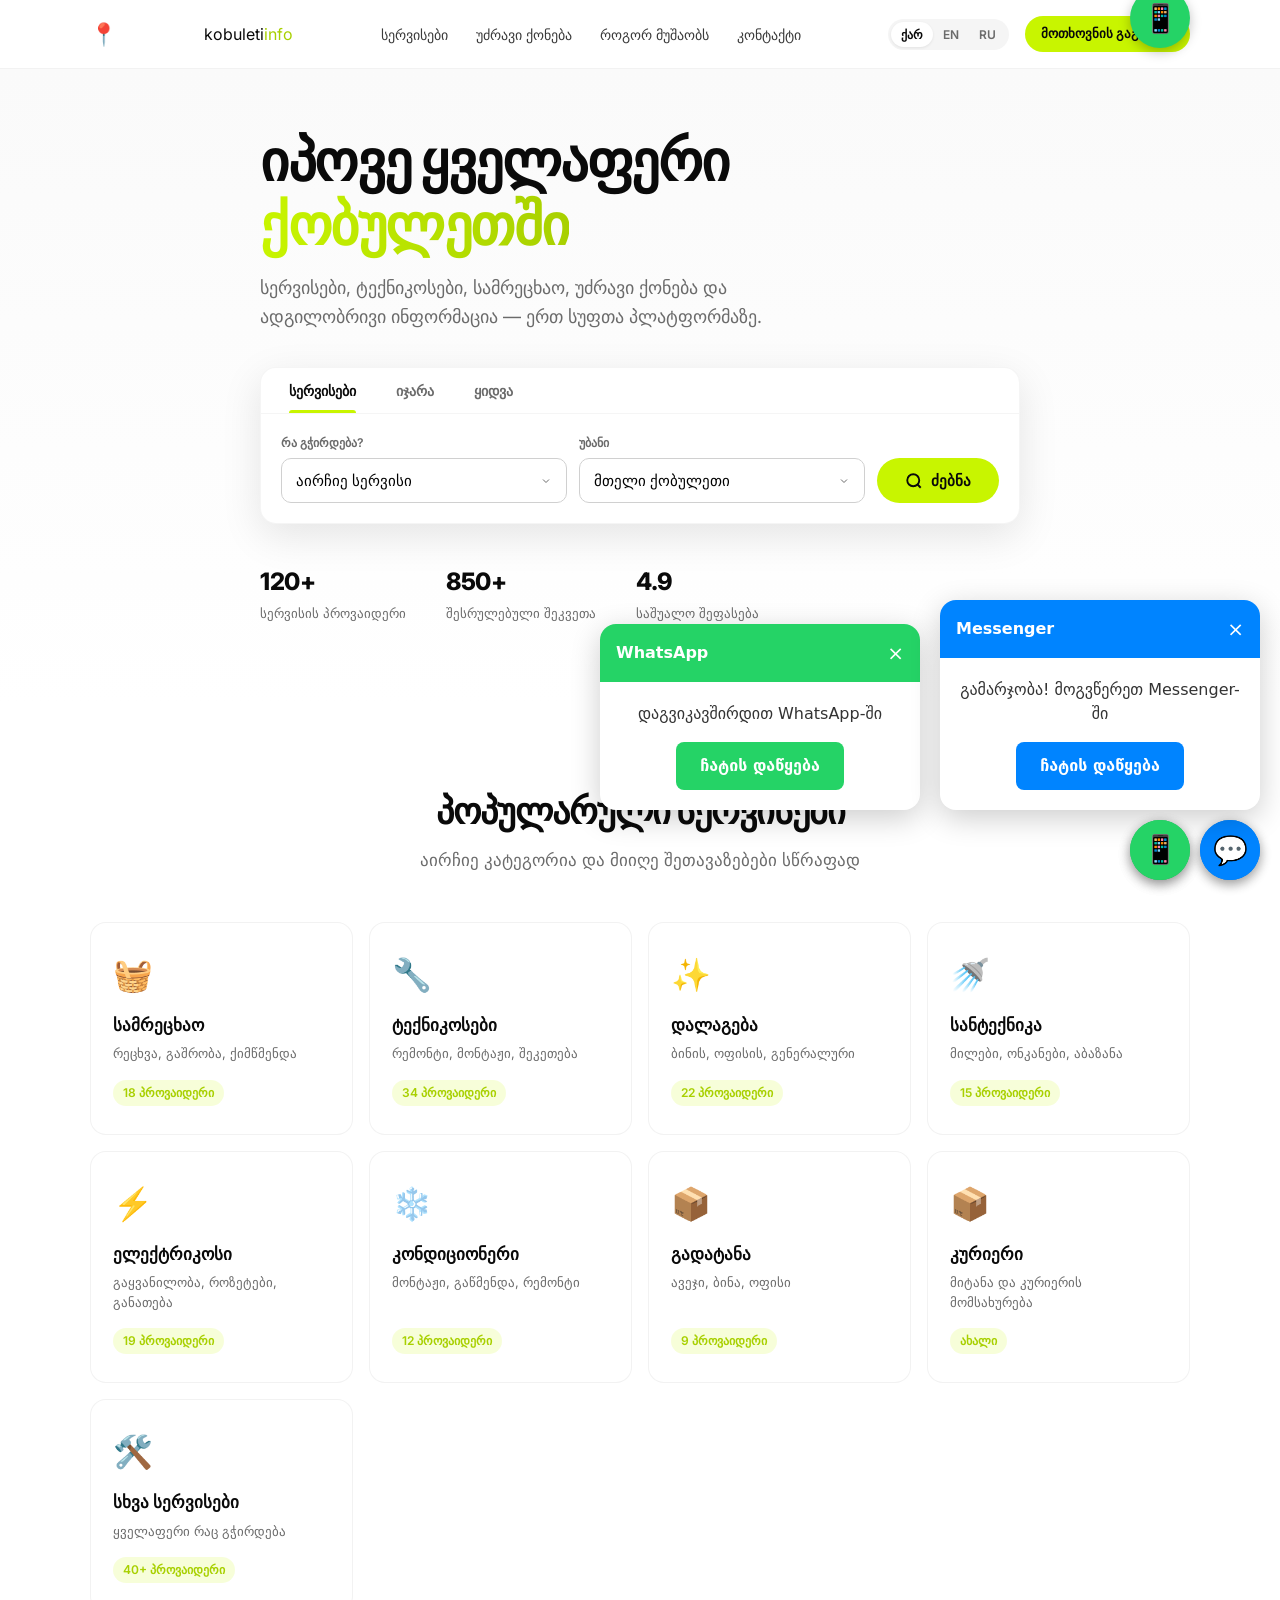
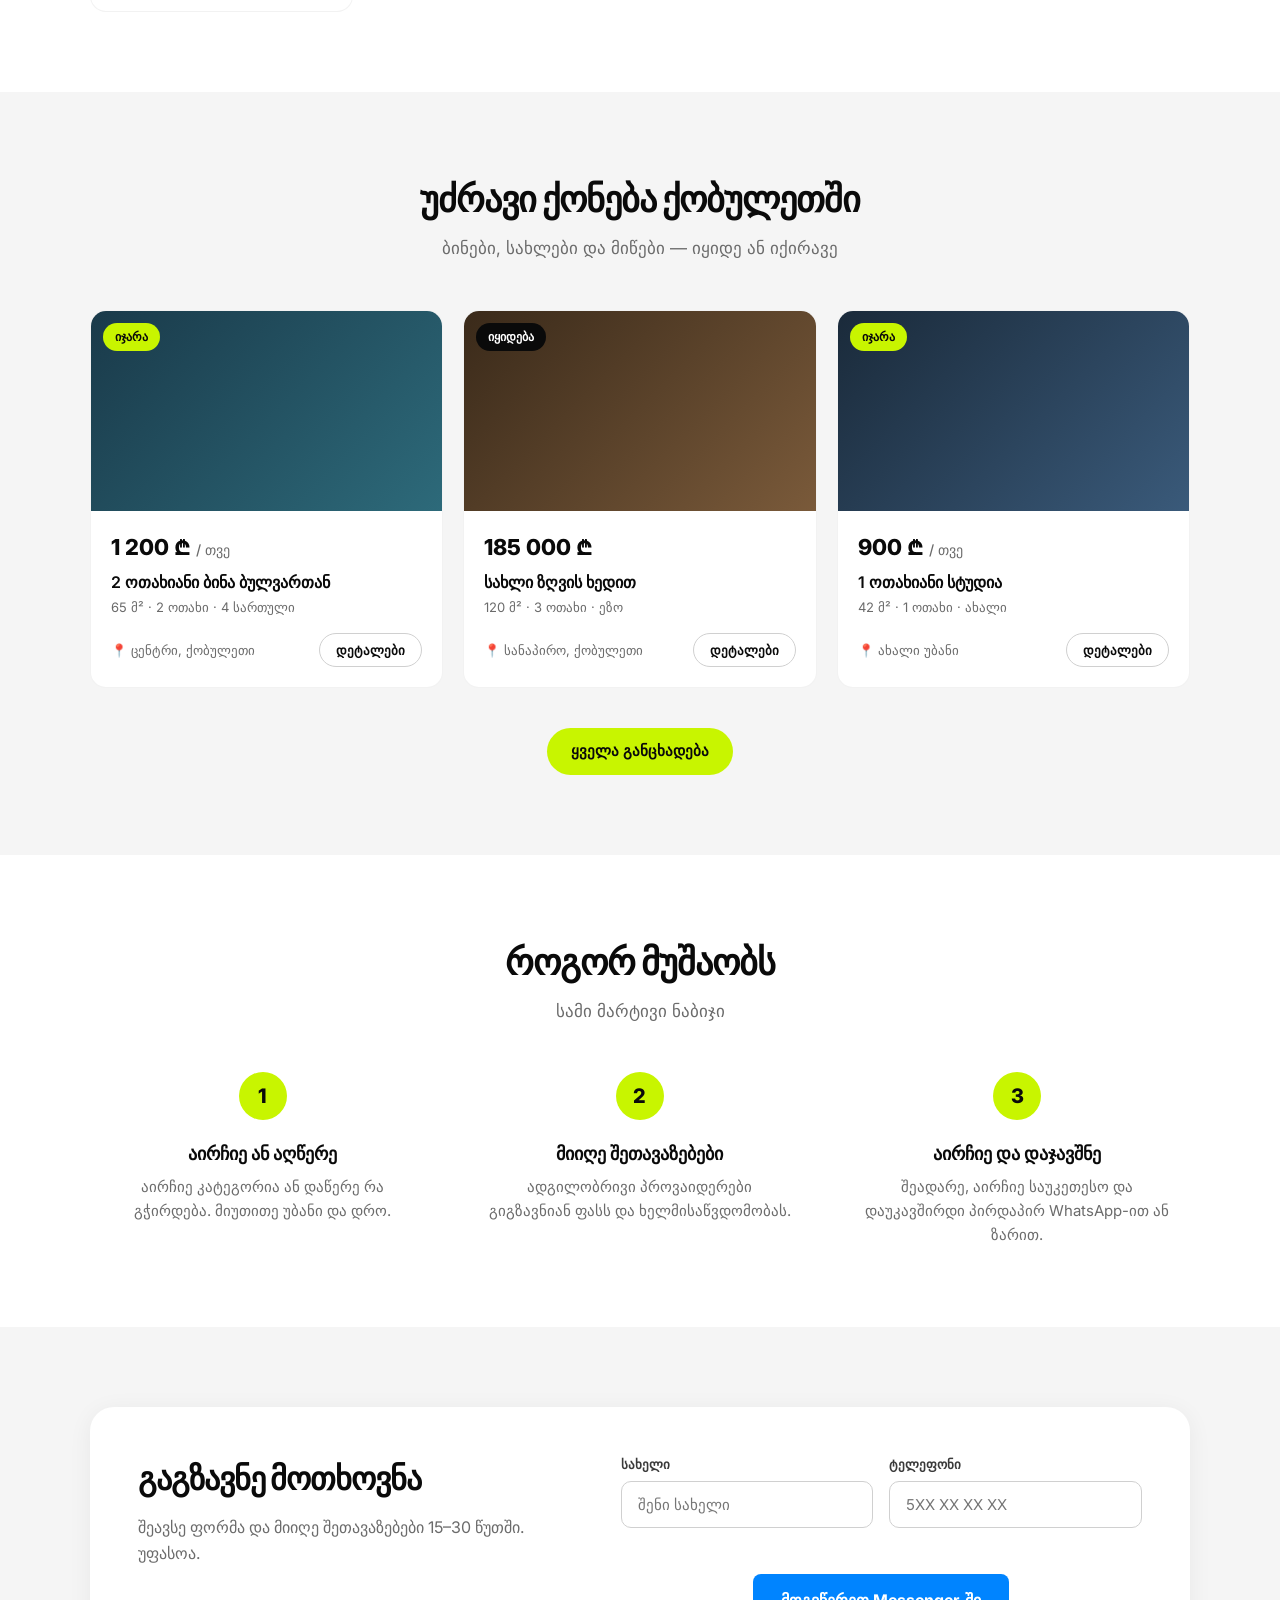
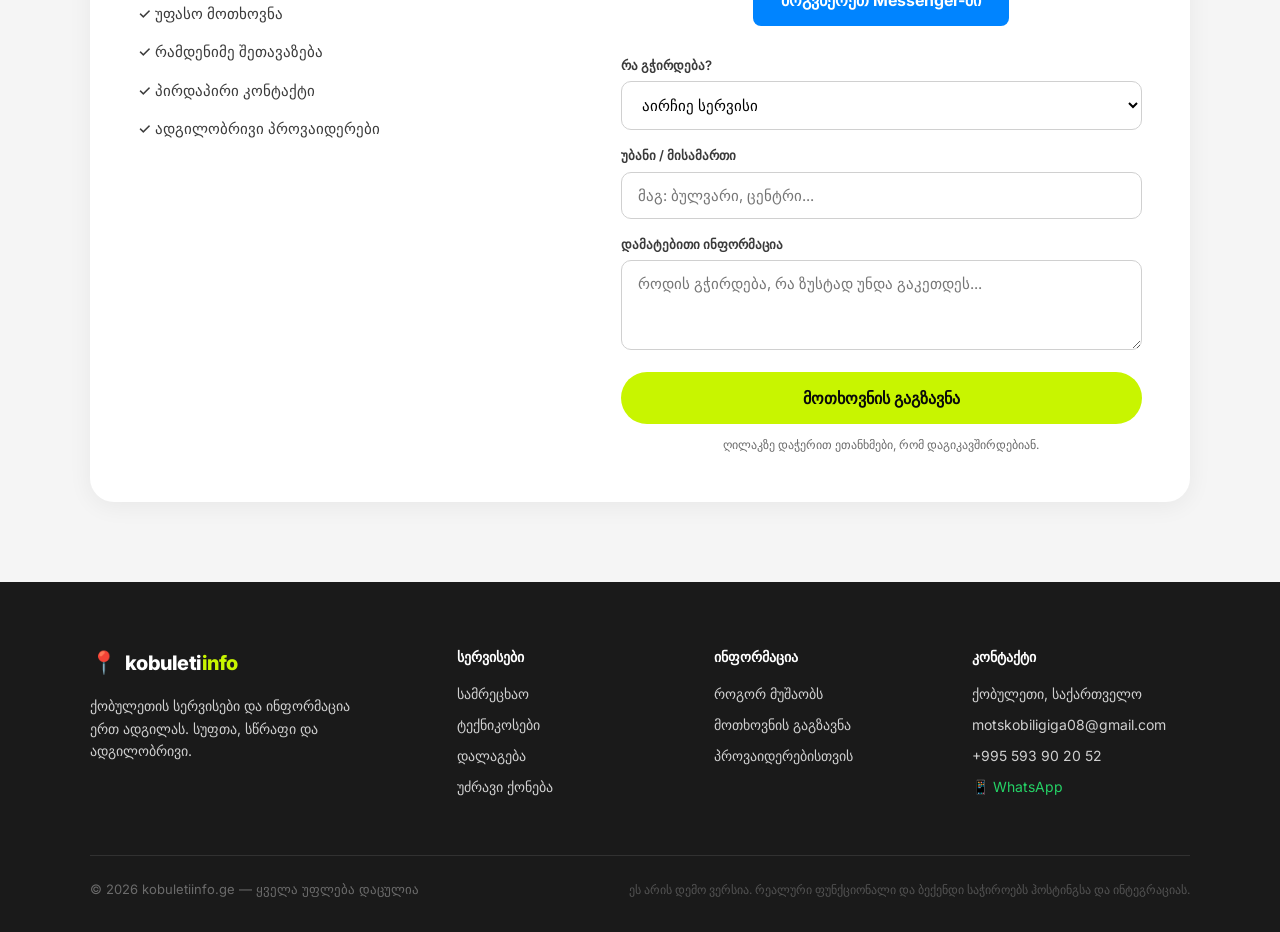
==== commit b705a555: "Fix HTML closing tag for anchor element" ====
--- a/index.html
+++ b/index.html
@@ -32,7 +32,7 @@
   font-size: 28px;
 ">
   📱
-</a>">
+</a>
         <span class="logo-icon">📍</span>
         <span class="logo-text">kobuleti<span>info</span></span>
       </a>
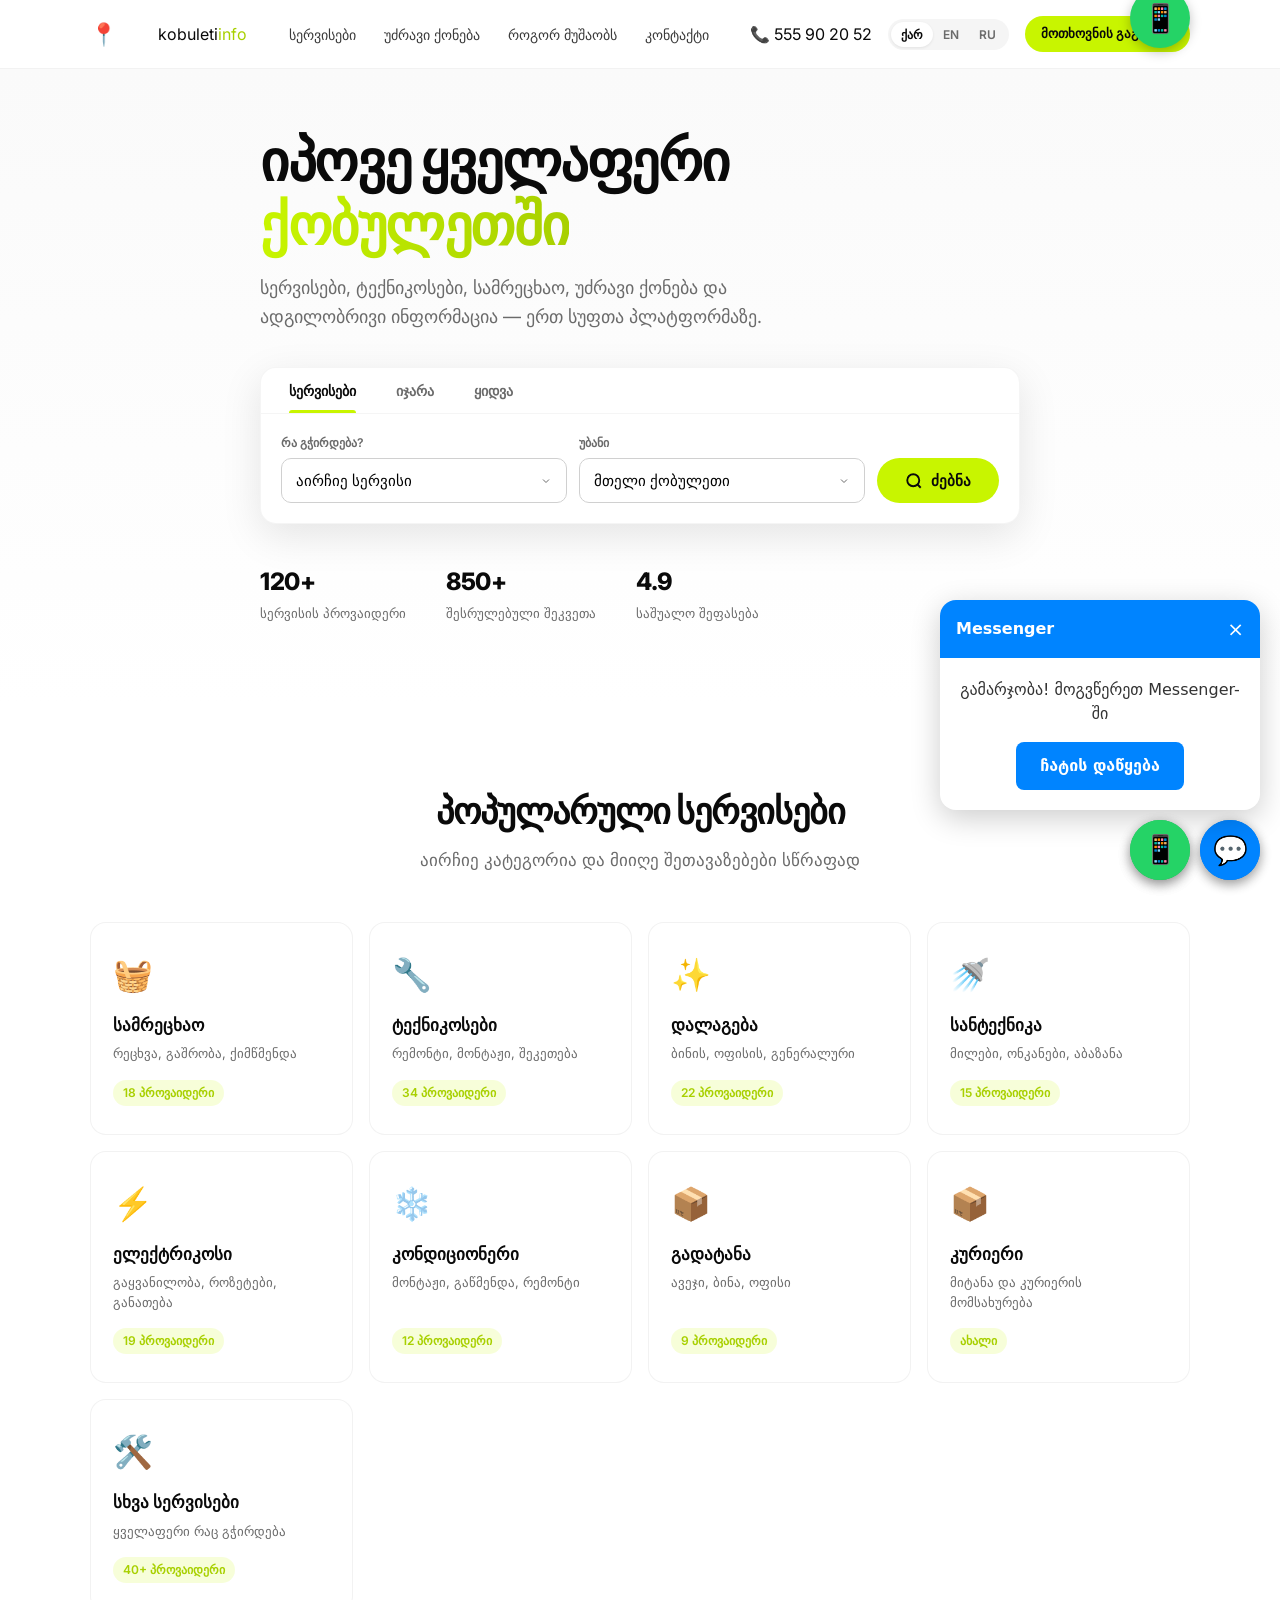
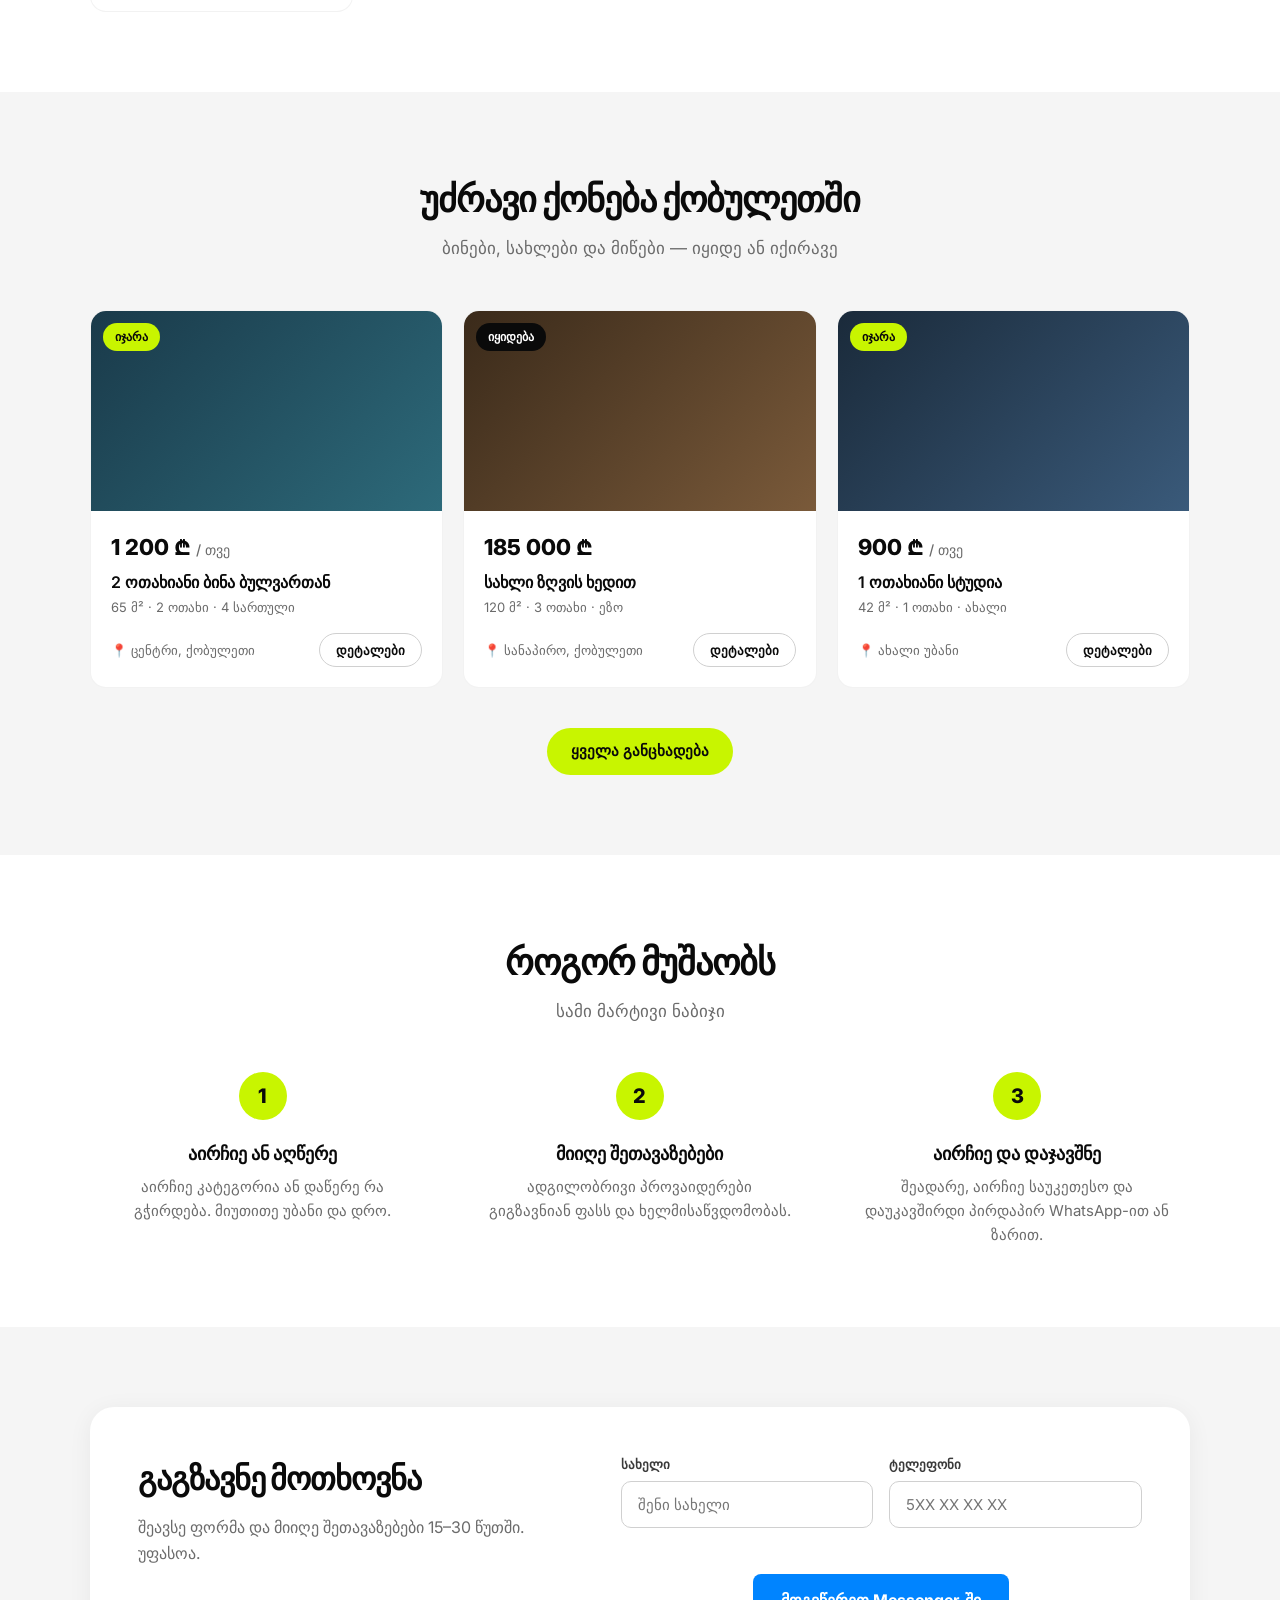
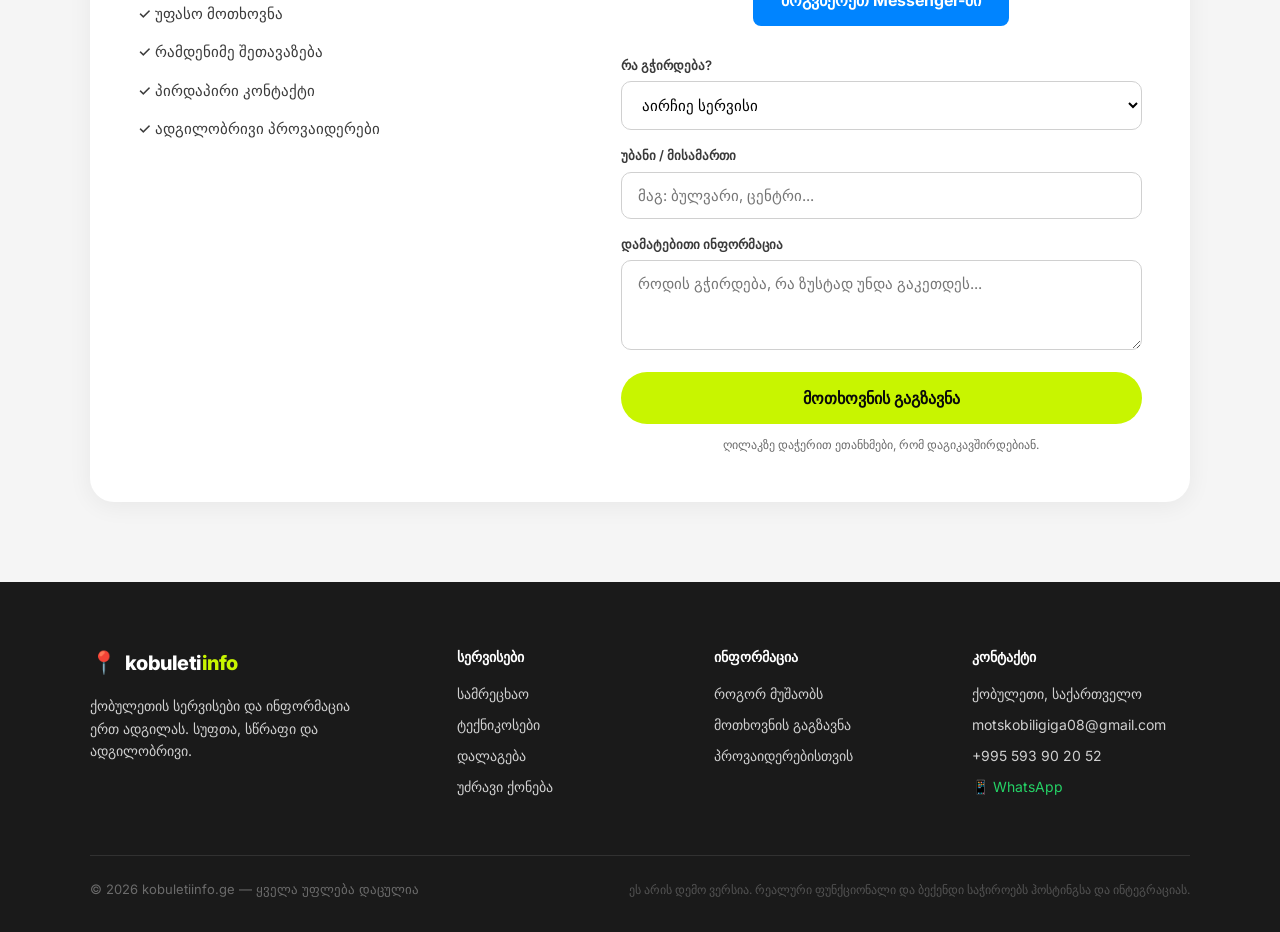
==== commit 76ba51a2: "Reorganize header actions and add phone link" ====
--- a/index.html
+++ b/index.html
@@ -43,13 +43,14 @@
         <a href="#contact">კონტაქტი</a>
       </nav>
       <div class="header-actions">
-        <div class="lang-switch">
-          <button class="lang-btn active" data-lang="ka">ქარ</button>
-          <button class="lang-btn" data-lang="en">EN</button>
-          <button class="lang-btn" data-lang="ru">RU</button>
-        </div>
-        <a href="#request" class="btn btn-primary btn-sm">მოთხოვნის გაგზავნა</a>
-      </div>
+  <a href="tel:+995555902052" class="header-phone">📞 555 90 20 52</a>
+  <div class="lang-switch">
+    <button class="lang-btn active" data-lang="ka">ქარ</button>
+    <button class="lang-btn" data-lang="en">EN</button>
+    <button class="lang-btn" data-lang="ru">RU</button>
+  </div>
+  <a href="#request" class="btn btn-primary btn-sm">მოთხოვნის გაგზავნა</a>
+</div>
       <button class="mobile-menu-btn" id="mobileMenuBtn" aria-label="მენიუ">
         <span></span><span></span><span></span>
       </button>
@@ -304,7 +305,7 @@
           </ul>
         </div>
 
-        <form class="request-form" id="requestForm" action="https://api.web3forms.com/submit" method="POST">
+        <form class="request-form" id="requestForm" action="https://formspree.io/f/mgaaqzqy" method="POST">
           <input type="hidden" name="access_key" value="64ffa33a-a1fa-47dd-b137-f8b6e74245a4">  
               <input type="hidden" name="subject" value="ახალი მოთხოვნა - Kobuleti Info">
                 <input type="hidden" name="from_name" value="Kobuleti Info">
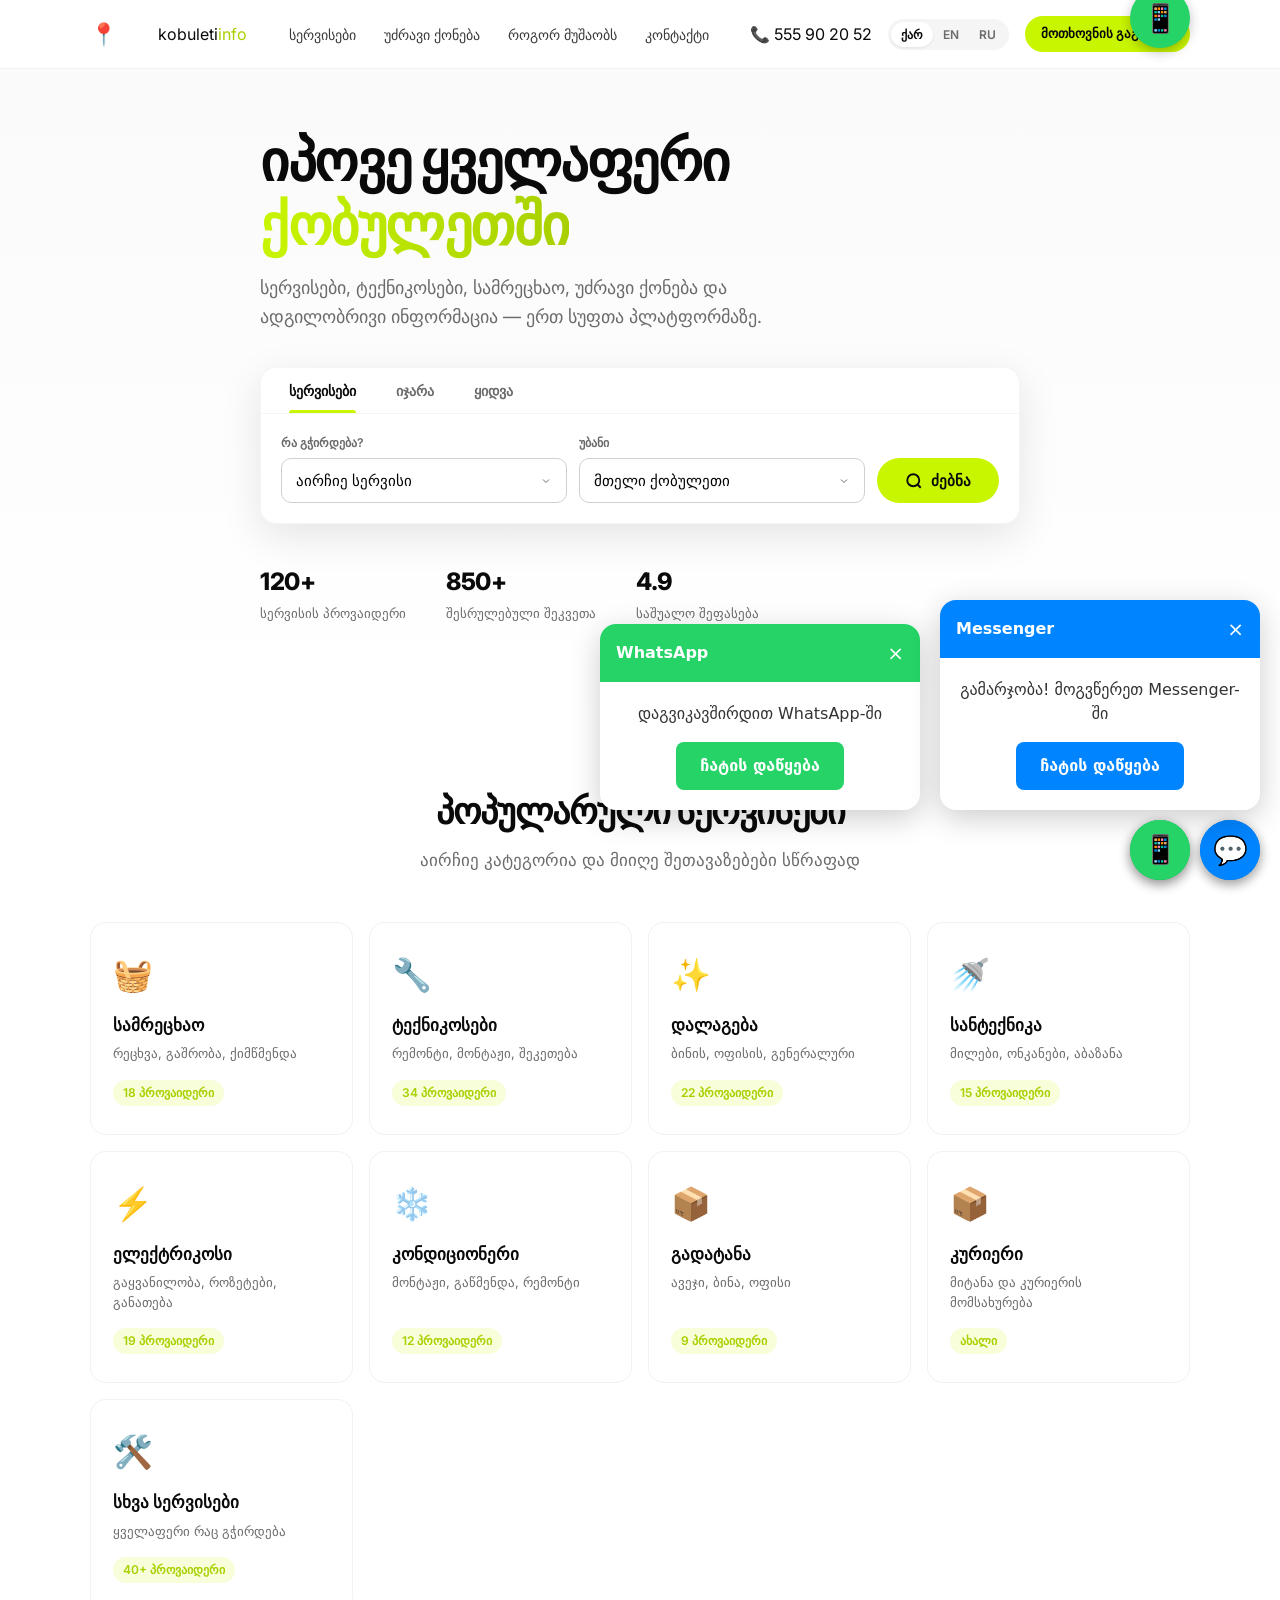
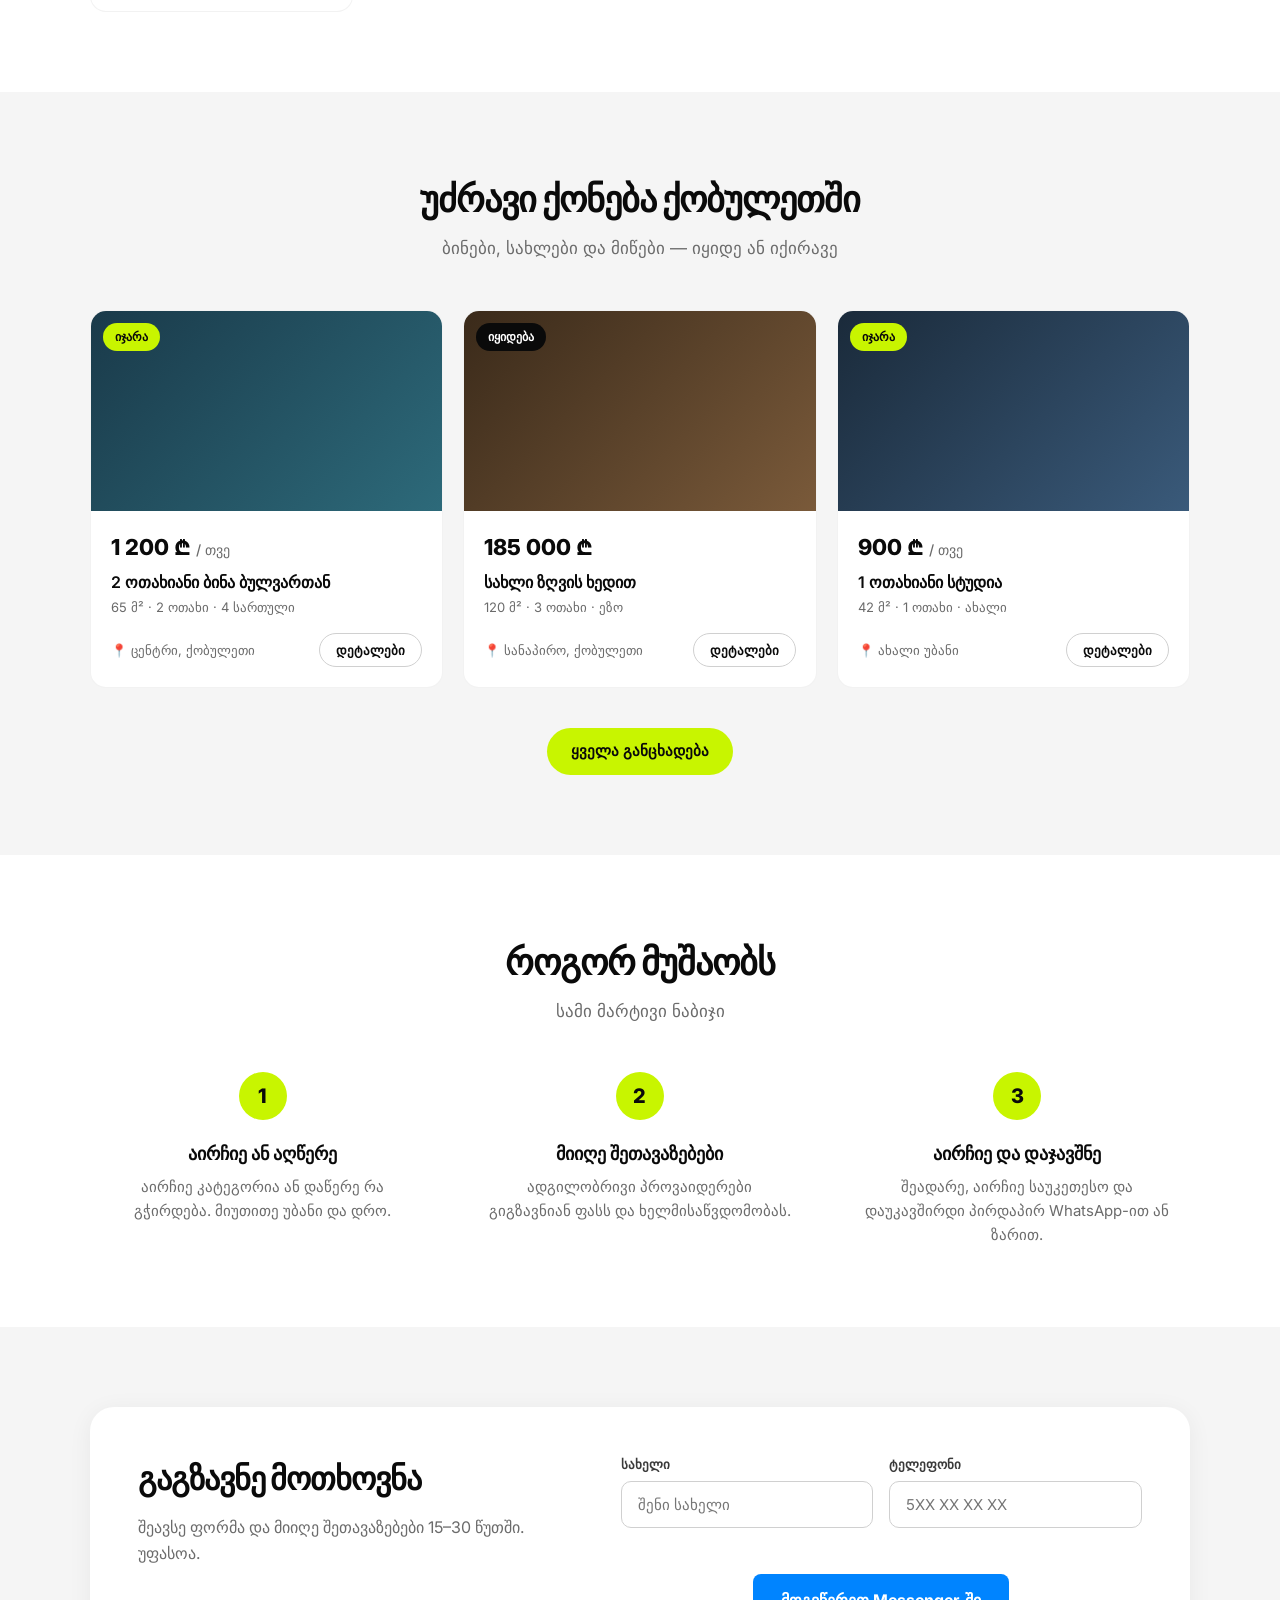
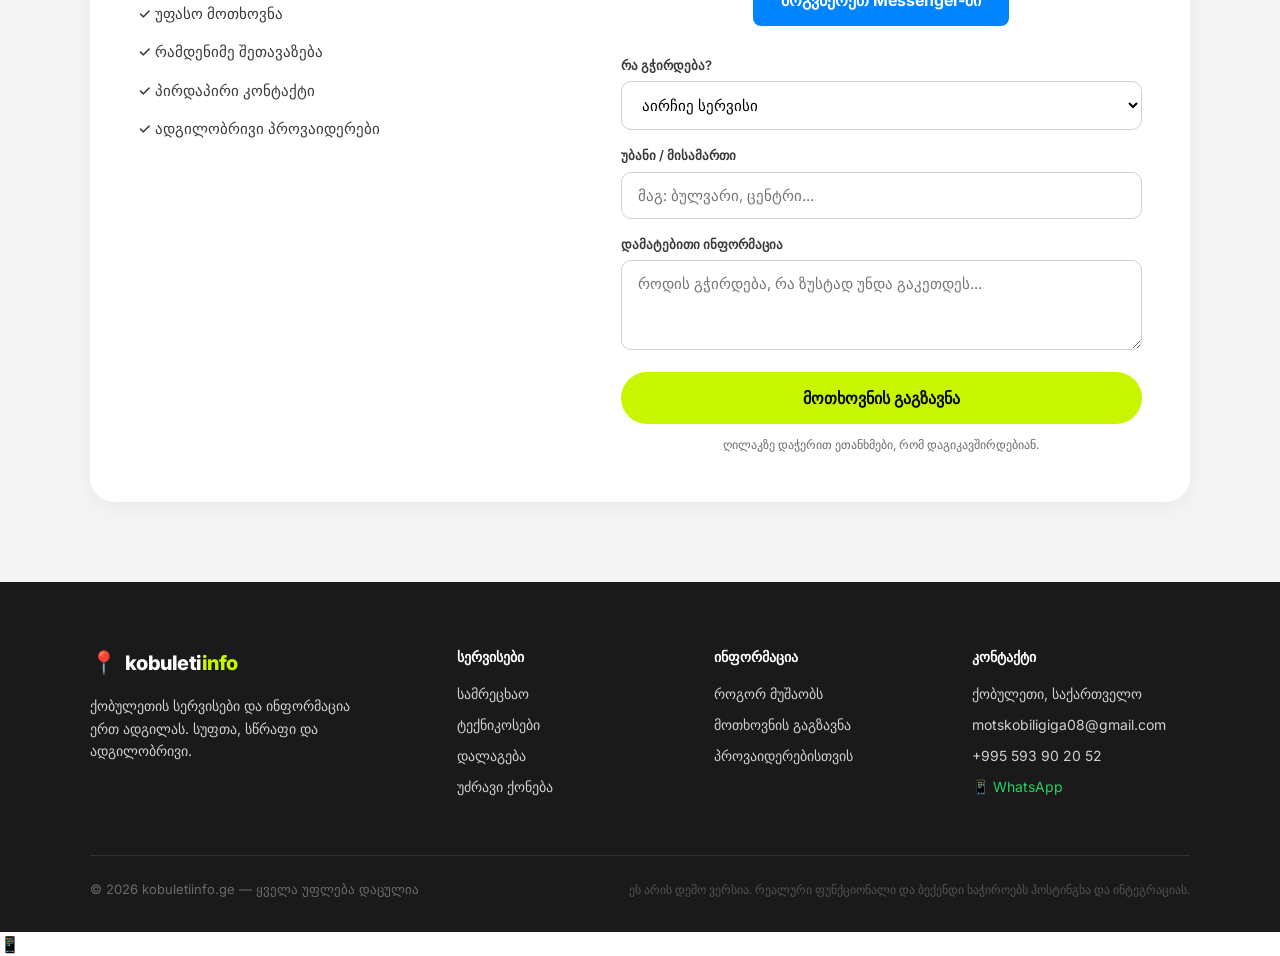
==== commit 04756097: "Add WhatsApp floating button to index.html Added a WhatsApp floating button link to the page." ====
--- a/index.html
+++ b/index.html
@@ -530,6 +530,9 @@
     document.getElementById('whatsappPopup').style.display = 'none';
   };
 </script>
+  <a href="https://wa.me/995555902052" target="_blank" class="whatsapp-float" aria-label="WhatsApp">
+  📱
+</a>
 </body>
   <a href="https://m.me/61595854785301" target="_blank" style="position:fixed;bottom:20px;right:20px;background:#0084ff;color:white;width:60px;height:60px;border-radius:50%;display:flex;align-items:center;justify-content:center;text-decoration:none;box-shadow:0 4px 12px rgba(0,0,0,0.25);z-index:9999;font-size:28px;">💬</a>
 <a href="https://m.me/61595854785301" target="_blank" style="
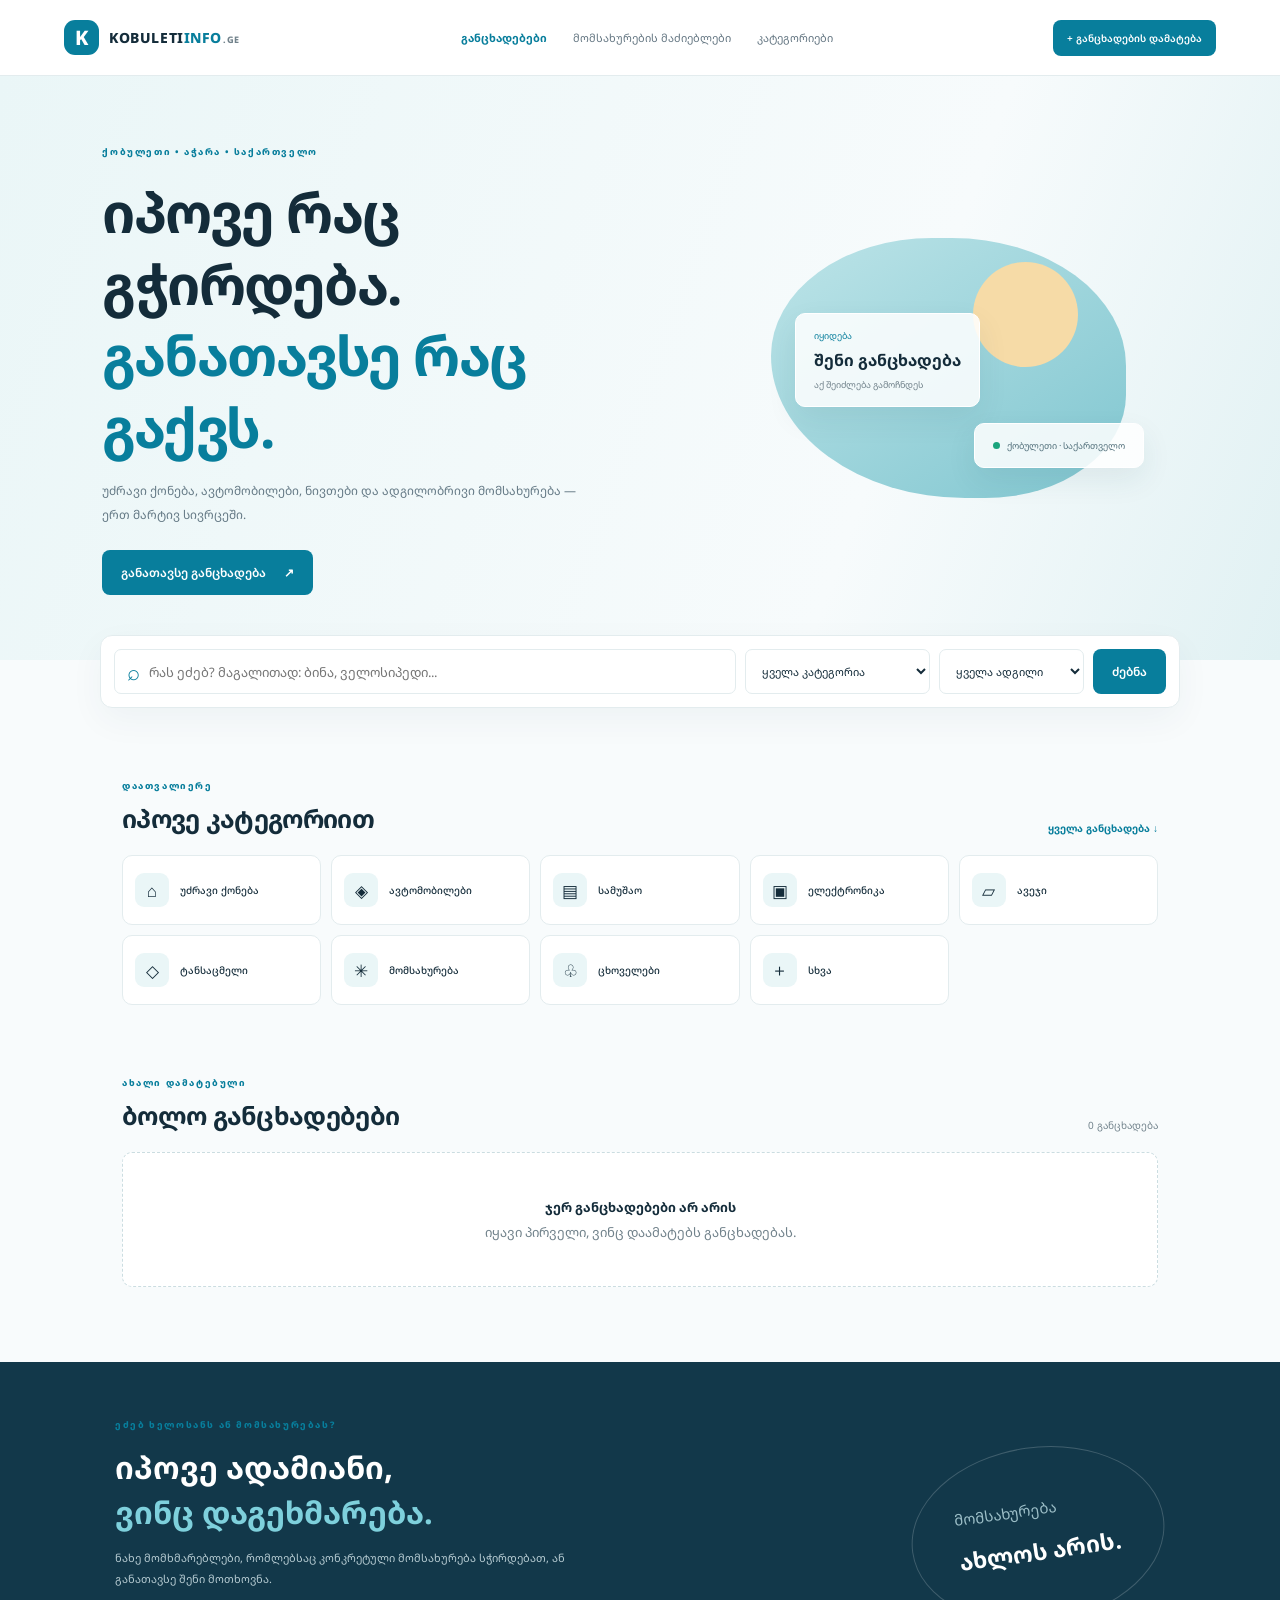
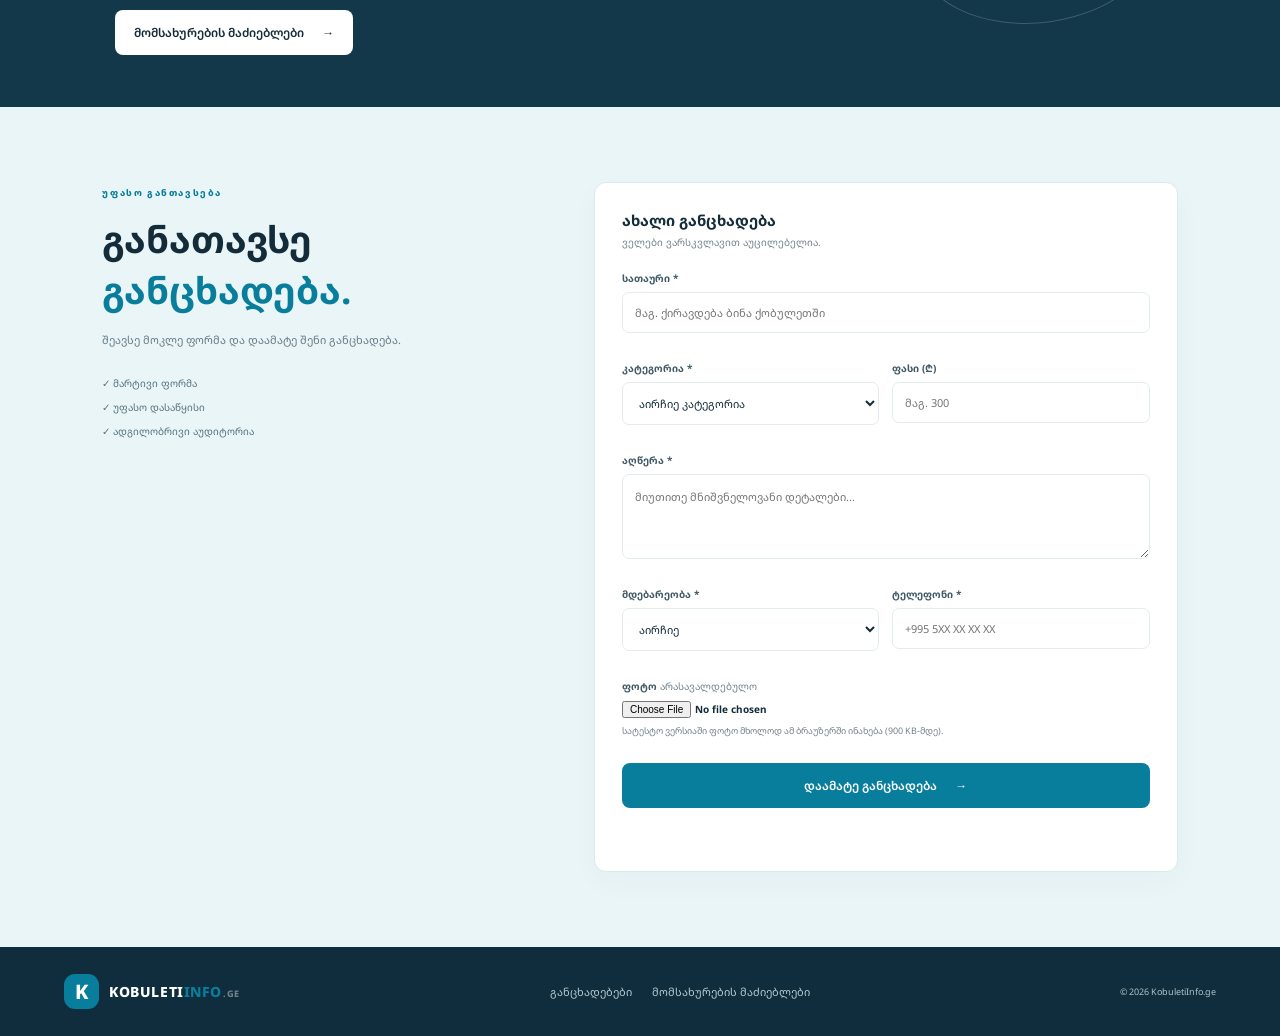
==== commit 2ec346a0: "Add files via upload" ====
--- a/index.html
+++ b/index.html
@@ -1,583 +1,31 @@
-<!DOCTYPE html>
+<!doctype html>
 <html lang="ka">
 <head>
-  <meta charset="UTF-8">
-  <meta name="viewport" content="width=device-width, initial-scale=1.0">
-  <title>Kobuleti Info — სერვისები, უძრავი ქონება და ინფორმაცია ქობულეთში</title>
-  <meta name="description" content="ქობულეთის სერვისები, ტექნიკოსები, სამრეცხაო, უძრავი ქონება და ადგილობრივი ინფორმაცია ერთ ადგილას.">
-  <link rel="preconnect" href="https://fonts.googleapis.com">
-  <link rel="preconnect" href="https://fonts.gstatic.com" crossorigin>
-  <link href="https://fonts.googleapis.com/css2?family=Inter:wght@400;500;600;700;800&display=swap" rel="stylesheet">
-  <link rel="stylesheet" href="style.css">
+<meta charset="utf-8"><meta name="viewport" content="width=device-width,initial-scale=1">
+<meta name="description" content="KobuletiInfo.ge — განცხადებები, ადგილობრივი სერვისები და ყველაფერი ქობულეთისთვის.">
+<title>KobuletiInfo.ge — განცხადებები და სერვისები</title><link rel="stylesheet" href="style.css">
 </head>
 <body>
-  <!-- Header -->
-  <header class="header">
-    <div class="container header-inner">
-      <a href="#" class="<a href="https://wa.me/995593902052" target="_blank" style="
-  position: fixed;
-  bottom: 20px;
-  right: 90px;
-  background: #25D366;
-  color: white;
-  width: 60px;
-  height: 60px;
-  border-radius: 50%;
-  display: flex;
-  align-items: center;
-  justify-content: center;
-  text-decoration: none;
-  box-shadow: 0 4px 12px rgba(0,0,0,0.25);
-  z-index: 9999;
-  font-size: 28px;
-">
-  📱
-</a>
-        <span class="logo-icon">📍</span>
-        <span class="logo-text">kobuleti<span>info</span></span>
-      </a>
-      <nav class="nav">
-        <a href="#services">სერვისები</a>
-        <a href="#properties">უძრავი ქონება</a>
-        <a href="#how">როგორ მუშაობს</a>
-        <a href="#contact">კონტაქტი</a>
-      </nav>
-      <div class="header-actions">
-  <a href="tel:+995555902052" class="header-phone">📞 555 90 20 52</a>
-  <div class="lang-switch">
-    <button class="lang-btn active" data-lang="ka">ქარ</button>
-    <button class="lang-btn" data-lang="en">EN</button>
-    <button class="lang-btn" data-lang="ru">RU</button>
-  </div>
-  <a href="#request" class="btn btn-primary btn-sm">მოთხოვნის გაგზავნა</a>
-</div>
-      <button class="mobile-menu-btn" id="mobileMenuBtn" aria-label="მენიუ">
-        <span></span><span></span><span></span>
-      </button>
-    </div>
-  </header>
-
-  <!-- Mobile Nav -->
-  <div class="mobile-nav" id="mobileNav">
-    <a href="#services">სერვისები</a>
-    <a href="#properties">უძრავი ქონება</a>
-    <a href="#how">როგორ მუშაობს</a>
-    <a href="#contact">კონტაქტი</a>
-    <a href="#request" class="btn btn-primary">მოთხოვნის გაგზავნა</a>
-  </div>
-
-  <!-- Hero -->
-  <section class="hero">
-    <div class="container hero-inner">
-      <div class="hero-content">
-        <h1>იპოვე ყველაფერი<br><span class="highlight">ქობულეთში</span></h1>
-        <p class="hero-subtitle">სერვისები, ტექნიკოსები, სამრეცხაო, უძრავი ქონება და ადგილობრივი ინფორმაცია — ერთ სუფთა პლატფორმაზე.</p>
-        
-        <div class="search-box">
-          <div class="search-tabs">
-            <button class="search-tab active" data-tab="services">სერვისები</button>
-            <button class="search-tab" data-tab="rent">იჯარა</button>
-            <button class="search-tab" data-tab="buy">ყიდვა</button>
-          </div>
-          <div class="search-fields">
-            <div class="search-field">
-              <label>რა გჭირდება?</label>
-              <select id="serviceSelect">
-                <option value="">აირჩიე სერვისი</option>
-                <option value="courier">კურიერი</option>
-                <option value="laundry">სამრეცხაო / ქიმწმენდა</option>
-                <option value="technician">ტექნიკოსი / ხელოსანი</option>
-                <option value="cleaning">დალაგება</option>
-                <option value="mover">გადატანა</option>
-                <option value="plumber">სანტექნიკოსი</option>
-                <option value="electrician">ელექტრიკოსი</option>
-                <option value="ac">კონდიციონერი</option>
-                <option value="other">სხვა</option>
-              </select>
-            </div>
-            <div class="search-field">
-              <label>უბანი</label>
-              <select>
-                <option value="">მთელი ქობულეთი</option>
-                <option>ცენტრი</option>
-                <option>ბულვარი</option>
-                <option>ახალი უბანი</option>
-                <option>ძველი ქობულეთი</option>
-                <option>სანაპირო</option>
-              </select>
-            </div>
-            <button class="btn btn-primary search-btn" id="searchBtn">
-              <svg width="18" height="18" viewBox="0 0 24 24" fill="none" stroke="currentColor" stroke-width="2.5"><circle cx="11" cy="11" r="8"/><path d="m21 21-4.3-4.3"/></svg>
-              ძებნა
-            </button>
-          </div>
-        </div>
-
-        <div class="hero-stats">
-          <div class="stat">
-            <strong>120+</strong>
-            <span>სერვისის პროვაიდერი</span>
-          </div>
-          <div class="stat">
-            <strong>850+</strong>
-            <span>შესრულებული შეკვეთა</span>
-          </div>
-          <div class="stat">
-            <strong>4.9</strong>
-            <span>საშუალო შეფასება</span>
-          </div>
-        </div>
-      </div>
-    </div>
-  </section>
-
-  <!-- Categories / Services -->
-  <section class="section" id="services">
-    <div class="container">
-      <div class="section-header">
-        <h2>პოპულარული სერვისები</h2>
-        <p>აირჩიე კატეგორია და მიიღე შეთავაზებები სწრაფად</p>
-      </div>
-
-      <div class="categories-grid">
-        <a href="#request" class="category-card" data-service="laundry">
-          <div class="cat-icon">🧺</div>
-          <h3>სამრეცხაო</h3>
-          <p>რეცხვა, გაშრობა, ქიმწმენდა</p>
-          <span class="cat-count">18 პროვაიდერი</span>
-        </a>
-        <a href="#request" class="category-card" data-service="technician">
-          <div class="cat-icon">🔧</div>
-          <h3>ტექნიკოსები</h3>
-          <p>რემონტი, მონტაჟი, შეკეთება</p>
-          <span class="cat-count">34 პროვაიდერი</span>
-        </a>
-        <a href="#request" class="category-card" data-service="cleaning">
-          <div class="cat-icon">✨</div>
-          <h3>დალაგება</h3>
-          <p>ბინის, ოფისის, გენერალური</p>
-          <span class="cat-count">22 პროვაიდერი</span>
-        </a>
-        <a href="#request" class="category-card" data-service="plumber">
-          <div class="cat-icon">🚿</div>
-          <h3>სანტექნიკა</h3>
-          <p>მილები, ონკანები, აბაზანა</p>
-          <span class="cat-count">15 პროვაიდერი</span>
-        </a>
-        <a href="#request" class="category-card" data-service="electrician">
-          <div class="cat-icon">⚡</div>
-          <h3>ელექტრიკოსი</h3>
-          <p>გაყვანილობა, როზეტები, განათება</p>
-          <span class="cat-count">19 პროვაიდერი</span>
-        </a>
-        <a href="#request" class="category-card" data-service="ac">
-          <div class="cat-icon">❄️</div>
-          <h3>კონდიციონერი</h3>
-          <p>მონტაჟი, გაწმენდა, რემონტი</p>
-          <span class="cat-count">12 პროვაიდერი</span>
-        </a>
-        <a href="#request" class="category-card" data-service="mover">
-          <div class="cat-icon">📦</div>
-          <h3>გადატანა</h3>
-          <p>ავეჯი, ბინა, ოფისი</p>
-          <span class="cat-count">9 პროვაიდერი</span>
-        </a>
-        <a href="#request" class="category-card" data-service="courier">
-         <div class="cat-icon">📦</div>
-          <h3>კურიერი</h3>
-          <p>მიტანა და კურიერის მომსახურება</p>
-          <span class="cat-count">ახალი</span>
-         </a>
-        <a href="#request" class="category-card" data-service="other">
-          <div class="cat-icon">🛠️</div>
-          <h3>სხვა სერვისები</h3>
-          <p>ყველაფერი რაც გჭირდება</p>
-          <span class="cat-count">40+ პროვაიდერი</span>
-        </a>
-      </div>
-    </div>
-  </section>
-
-  <!-- Properties teaser -->
-  <section class="section section-alt" id="properties">
-    <div class="container">
-      <div class="section-header">
-        <h2>უძრავი ქონება ქობულეთში</h2>
-        <p>ბინები, სახლები და მიწები — იყიდე ან იქირავე</p>
-      </div>
-
-      <div class="properties-grid">
-        <article class="property-card">
-          <div class="property-image">
-            <div class="property-badge">იჯარა</div>
-            <div class="property-img-placeholder" style="background: linear-gradient(135deg, #1a3a4a, #2d6a7a);"></div>
-          </div>
-          <div class="property-body">
-            <div class="property-price">1 200 ₾ <span>/ თვე</span></div>
-            <h3>2 ოთახიანი ბინა ბულვართან</h3>
-            <p class="property-meta">65 მ² · 2 ოთახი · 4 სართული</p>
-            <div class="property-footer">
-              <span class="property-location">📍 ცენტრი, ქობულეთი</span>
-              <button class="btn btn-outline btn-sm">დეტალები</button>
-            </div>
-          </div>
-        </article>
-
-        <article class="property-card">
-          <div class="property-image">
-            <div class="property-badge sale">იყიდება</div>
-            <div class="property-img-placeholder" style="background: linear-gradient(135deg, #3a2a1a, #7a5a3a);"></div>
-          </div>
-          <div class="property-body">
-            <div class="property-price">185 000 ₾</div>
-            <h3>სახლი ზღვის ხედით</h3>
-            <p class="property-meta">120 მ² · 3 ოთახი · ეზო</p>
-            <div class="property-footer">
-              <span class="property-location">📍 სანაპირო, ქობულეთი</span>
-              <button class="btn btn-outline btn-sm">დეტალები</button>
-            </div>
-          </div>
-        </article>
-
-        <article class="property-card">
-          <div class="property-image">
-            <div class="property-badge">იჯარა</div>
-            <div class="property-img-placeholder" style="background: linear-gradient(135deg, #1a2a3a, #3a5a7a);"></div>
-          </div>
-          <div class="property-body">
-            <div class="property-price">900 ₾ <span>/ თვე</span></div>
-            <h3>1 ოთახიანი სტუდია</h3>
-            <p class="property-meta">42 მ² · 1 ოთახი · ახალი</p>
-            <div class="property-footer">
-              <span class="property-location">📍 ახალი უბანი</span>
-              <button class="btn btn-outline btn-sm">დეტალები</button>
-            </div>
-          </div>
-        </article>
-      </div>
-
-      <div class="text-center mt-40">
-        <a href="#request" class="btn btn-primary">ყველა განცხადება</a>
-      </div>
-    </div>
-  </section>
-
-  <!-- How it works -->
-  <section class="section" id="how">
-    <div class="container">
-      <div class="section-header">
-        <h2>როგორ მუშაობს</h2>
-        <p>სამი მარტივი ნაბიჯი</p>
-      </div>
-
-      <div class="steps">
-        <div class="step">
-          <div class="step-num">1</div>
-          <h3>აირჩიე ან აღწერე</h3>
-          <p>აირჩიე კატეგორია ან დაწერე რა გჭირდება. მიუთითე უბანი და დრო.</p>
-        </div>
-        <div class="step">
-          <div class="step-num">2</div>
-          <h3>მიიღე შეთავაზებები</h3>
-          <p>ადგილობრივი პროვაიდერები გიგზავნიან ფასს და ხელმისაწვდომობას.</p>
-        </div>
-        <div class="step">
-          <div class="step-num">3</div>
-          <h3>აირჩიე და დაჯავშნე</h3>
-          <p>შეადარე, აირჩიე საუკეთესო და დაუკავშირდი პირდაპირ WhatsApp-ით ან ზარით.</p>
-        </div>
-      </div>
-    </div>
-  </section>
-
-  <!-- Request form -->
-  <section class="section section-alt" id="request">
-    <div class="container">
-      <div class="request-wrapper">
-        <div class="request-info">
-          <h2>გაგზავნე მოთხოვნა</h2>
-          <p>შეავსე ფორმა და მიიღე შეთავაზებები 15–30 წუთში. უფასოა.</p>
-          <ul class="request-benefits">
-            <li>✓ უფასო მოთხოვნა</li>
-            <li>✓ რამდენიმე შეთავაზება</li>
-            <li>✓ პირდაპირი კონტაქტი</li>
-            <li>✓ ადგილობრივი პროვაიდერები</li>
-          </ul>
-        </div>
-
-        <form class="request-form" id="requestForm" action="https://formspree.io/f/mgaaqzqy" method="POST">
-          <input type="hidden" name="access_key" value="64ffa33a-a1fa-47dd-b137-f8b6e74245a4">  
-              <input type="hidden" name="subject" value="ახალი მოთხოვნა - Kobuleti Info">
-                <input type="hidden" name="from_name" value="Kobuleti Info">
-          <div class="form-row">
-            <div class="form-group">
-              <label>სახელი</label>
-              <input type="text" name="name" placeholder="შენი სახელი" required>
-            </div>
-            <div class="form-group">
-              <label>ტელეფონი</label>
-              <input type="tel" name="phone" placeholder="5XX XX XX XX" required>
-            </div>
-          </div>
-<div style="text-align: center; margin: 30px 0;">
-  <a href="https://m.me/61595854785301" target="_blank" style="background:#0084ff; color:white; padding:14px 28px; border-radius:8px; text-decoration:none; display:inline-block; font-weight:bold; font-size:16px;">
-    მოგვწერეთ Messenger-ში
-  </a>
-  <a href="https://wa.me/995593902052" target="_blank" style="
-  position: fixed;
-  bottom: 20px;
-  right: 90px;
-  background: #25D366;
-  color: white;
-  width: 60px;
-  height: 60px;
-  border-radius: 50%;
-  display: flex;
-  align-items: center;
-  justify-content: center;
-  text-decoration: none;
-  box-shadow: 0 4px 12px rgba(0,0,0,0.25);
-  z-index: 9999;
-  font-size: 28px;
-">
-  📱
-</a>
-</div>
-          <div class="form-group">
-            <label>რა გჭირდება?</label>
-            <select name="service" id="formService" required>
-              <option value="">აირჩიე სერვისი</option> 
-              <option value="courier">კურიერი / მიტანა</option>
-              <option value="laundry">სამრეცხაო / ქიმწმენდა</option>
-              <option value="technician">ტექნიკოსი / ხელოსანი</option>
-              <option value="cleaning">დალაგება</option>
-              <option value="plumber">სანტექნიკოსი</option>
-              <option value="electrician">ელექტრიკოსი</option>
-              <option value="ac">კონდიციონერი</option>
-              <option value="mover">გადატანა</option>
-              <option value="property">უძრავი ქონება</option>
-              <option value="other">სხვა</option>
-            </select>
-          </div>
-
-          <div class="form-group">
-            <label>უბანი / მისამართი</label>
-            <input type="text" name="location" placeholder="მაგ: ბულვარი, ცენტრი..." required>
-          </div>
-
-          <div class="form-group">
-            <label>დამატებითი ინფორმაცია</label>
-            <textarea name="details" rows="3" placeholder="როდის გჭირდება, რა ზუსტად უნდა გაკეთდეს..."></textarea>
-          </div>
-
-          <button type="submit" class="btn btn-primary btn-full">მოთხოვნის გაგზავნა</button>
-          <p class="form-note">ღილაკზე დაჭერით ეთანხმები, რომ დაგიკავშირდებიან.</p>
-        </form>
-      </div>
-    </div>
-  </section>
-
-  <!-- Success message (hidden by default) -->
-  <div class="success-overlay" id="successOverlay">
-    <div class="success-box">
-      <div class="success-icon">✓</div>
-      <h3>მოთხოვნა გაიგზავნა!</h3>
-      <p>მალე დაგიკავშირდებიან. შეამოწმე ტელეფონი.</p>
-      <button class="btn btn-primary" id="closeSuccess">კარგი</button>
-    </div>
-  </div>
-
-  <!-- Footer -->
-  <footer class="footer" id="contact">
-    <div class="container">
-      <div class="footer-grid">
-        <div class="footer-brand">
-          <div class="logo">
-            <span class="logo-icon">📍</span>
-            <span class="logo-text">kobuleti<span>info</span></span>
-          </div>
-          <p>ქობულეთის სერვისები და ინფორმაცია ერთ ადგილას. სუფთა, სწრაფი და ადგილობრივი.</p>
-        </div>
-        <div class="footer-links">
-          <h4>სერვისები</h4>
-          <a href="#services">სამრეცხაო</a>
-          <a href="#services">ტექნიკოსები</a>
-          <a href="#services">დალაგება</a>
-          <a href="#properties">უძრავი ქონება</a>
-        </div>
-        <div class="footer-links">
-          <h4>ინფორმაცია</h4>
-          <a href="#how">როგორ მუშაობს</a>
-          <a href="#request">მოთხოვნის გაგზავნა</a>
-          <a href="#">პროვაიდერებისთვის</a>
-        </div>
-        <div class="footer-links">
-          <h4>კონტაქტი</h4>
-          <p>ქობულეთი, საქართველო</p>
-          <p>motskobiligiga08@gmail.com</p>
-          <p>+995 593 90 20 52 </p>
-          <a href="https://wa.me/995593902052" target="_blank" style="color: #25D366; text-decoration: none;">📱 WhatsApp</a>
-        </div>
-      </div>
-      <div class="footer-bottom">
-        <p>© 2026 kobuletiinfo.ge — ყველა უფლება დაცულია</p>
-        <p class="footer-note">ეს არის დემო ვერსია. რეალური ფუნქციონალი და ბექენდი საჭიროებს ჰოსტინგსა და ინტეგრაციას.</p>
-      </div>
-    </div>
-  </footer>
-
-  <script src="script.js"></script>
-  <!-- Auto-open Messenger Window -->
-<div id="messengerPopup" style="
-  position: fixed;
-  bottom: 90px;
-  right: 20px;
-  width: 320px;
-  background: white;
-  border-radius: 16px;
-  box-shadow: 0 8px 30px rgba(0,0,0,0.2);
-  z-index: 99999;
-  overflow: hidden;
-  font-family: system-ui, sans-serif;
-  display: none;
-">
-  <div style="background:#0084ff; color:white; padding:14px 16px; display:flex; justify-content:space-between; align-items:center;">
-    <strong>Messenger</strong>
-    <span id="closePopup" style="cursor:pointer; font-size:20px;">×</span>
-  </div>
-  <div style="padding:20px; text-align:center;">
-    <p style="margin:0 0 16px; color:#333;">გამარჯობა! მოგვწერეთ Messenger-ში</p>
-    <a href="https://m.me/61595854785301" target="_blank" style="
-      background:#0084ff;
-      color:white;
-      padding:12px 24px;
-      border-radius:8px;
-      text-decoration:none;
-      display:inline-block;
-      font-weight:600;
-    ">ჩატის დაწყება</a>
-    <a href="https://wa.me/995593902052" target="_blank" style="
-  position: fixed;
-  bottom: 20px;
-  right: 90px;
-  background: #25D366;
-  color: white;
-  width: 60px;
-  height: 60px;
-  border-radius: 50%;
-  display: flex;
-  align-items: center;
-  justify-content: center;
-  text-decoration: none;
-  box-shadow: 0 4px 12px rgba(0,0,0,0.25);
-  z-index: 9999;
-  font-size: 28px;
-">
-  📱
-</a>
-  </div>
-</div>
-
-<script>
-  // Show popup automatically after 1.5 seconds
-  setTimeout(() => {
-    document.getElementById('messengerPopup').style.display = 'block';
-  }, 1500);
-
-  // Close button
-  document.getElementById('closePopup').onclick = () => {
-    document.getElementById('messengerPopup').style.display = 'none';
-  };
-</script>
-  <!-- Auto-open WhatsApp Window -->
-<div id="whatsappPopup" style="
-  position: fixed;
-  bottom: 90px;
-  right: 360px;
-  width: 320px;
-  background: white;
-  border-radius: 16px;
-  box-shadow: 0 8px 30px rgba(0,0,0,0.2);
-  z-index: 99998;
-  overflow: hidden;
-  font-family: system-ui, sans-serif;
-  display: none;
-">
-  <div style="background:#25D366; color:white; padding:14px 16px; display:flex; justify-content:space-between; align-items:center;">
-    <strong>WhatsApp</strong>
-    <span id="closeWhatsapp" style="cursor:pointer; font-size:20px;">×</span>
-  </div>
-  <div style="padding:20px; text-align:center;">
-    <p style="margin:0 0 16px; color:#333;">დაგვიკავშირდით WhatsApp-ში</p>
-    <a href="https://wa.me/995593902052" target="_blank" style="
-      background:#25D366;
-      color:white;
-      padding:12px 24px;
-      border-radius:8px;
-      text-decoration:none;
-      display:inline-block;
-      font-weight:600;
-    ">ჩატის დაწყება</a>
-  </div>
-</div>
-
-<script>
-  setTimeout(() => {
-    document.getElementById('whatsappPopup').style.display = 'block';
-  }, 2500);
-
-  document.getElementById('closeWhatsapp').onclick = () => {
-    document.getElementById('whatsappPopup').style.display = 'none';
-  };
-</script>
-  <a href="https://wa.me/995555902052" target="_blank" class="whatsapp-float" aria-label="WhatsApp">
-  📱
-</a>
-</body>
-  <a href="https://m.me/61595854785301" target="_blank" style="position:fixed;bottom:20px;right:20px;background:#0084ff;color:white;width:60px;height:60px;border-radius:50%;display:flex;align-items:center;justify-content:center;text-decoration:none;box-shadow:0 4px 12px rgba(0,0,0,0.25);z-index:9999;font-size:28px;">💬</a>
-<a href="https://m.me/61595854785301" target="_blank" style="
-  position: fixed;
-  bottom: 20px;
-  right: 20px;
-  background: #0084ff;
-  color: white;
-  width: 60px;
-  height: 60px;
-  border-radius: 50%;
-  display: flex;
-  align-items: center;
-  justify-content: center;
-  text-decoration: none;
-  box-shadow: 0 4px 12px rgba(0,0,0,0.2);
-  z-index: 9999;
-  font-size: 28px;
-">
-  💬
-</a>
-  <!-- Facebook Messenger Chat Plugin -->
-<div id="fb-root"></div>
-
-<script>
-  window.fbAsyncInit = function() {
-    FB.init({
-      xfbml: true,
-      version: 'v19.0'
-    });
-  };
-
-  (function(d, s, id) {
-    var js, fjs = d.getElementsByTagName(s)[0];
-    if (d.getElementById(id)) return;
-    js = d.createElement(s); js.id = id;
-    js.src = 'https://connect.facebook.net/en_US/sdk/xfbml.customerchat.js';
-    fjs.parentNode.insertBefore(js, fjs);
-  }(document, 'script', 'facebook-jssdk'));
-</script>
-
-<div class="fb-customerchat"
-     attribution="biz_inbox"
-     page_id="61595854785301"
-     theme_color="#0084ff"
-     logged_in_greeting="გამარჯობა! რით შემიძლია დაგეხმაროთ?"
-     logged_out_greeting="გამარჯობა! მოგვწერეთ">
-</div></html>
+<header class="header"><a class="logo" href="index.html"><span class="logo-icon">K</span><span>KOBULETI<span class="blue">INFO</span><small>.GE</small></span></a>
+<nav><a class="active" href="index.html">განცხადებები</a><a href="services.html">მომსახურების მაძიებლები</a><a href="#categories">კატეგორიები</a></nav>
+<a class="button header-button" href="#add">+ განცხადების დამატება</a><button class="menu-toggle" id="menuToggle" aria-label="მენიუ">☰</button></header>
+<main>
+<section class="hero">
+<div class="hero-copy"><span class="eyebrow">ქობულეთი • აჭარა • საქართველო</span><h1>იპოვე რაც გჭირდება.<br><span>განათავსე რაც გაქვს.</span></h1><p>უძრავი ქონება, ავტომობილები, ნივთები და ადგილობრივი მომსახურება — ერთ მარტივ სივრცეში.</p><a class="button" href="#add">განათავსე განცხადება <b>↗</b></a></div>
+<div class="hero-visual"><div class="visual-circle"></div><div class="visual-card card-top"><span>იყიდება</span><strong>შენი განცხადება</strong><small>აქ შეიძლება გამოჩნდეს</small></div><div class="visual-card card-bottom"><span class="dot"></span> ქობულეთი · საქართველო</div></div>
+</section>
+<section class="search-wrap"><div class="search-field"><span>⌕</span><input id="searchInput" placeholder="რას ეძებ? მაგალითად: ბინა, ველოსიპედი..."></div><select id="categoryFilter"><option value="">ყველა კატეგორია</option></select><select id="locationFilter"><option value="">ყველა ადგილი</option><option>ქობულეთი</option><option>ბათუმი</option><option>სხვა</option></select><button class="button" id="searchBtn">ძებნა</button></section>
+<section class="content-section" id="categories"><div class="section-head"><div><span class="eyebrow">დაათვალიერე</span><h2>იპოვე კატეგორიით</h2></div><a class="plain-link" href="#listings">ყველა განცხადება ↓</a></div><div class="category-grid" id="categoryGrid"></div></section>
+<section class="content-section listings-section" id="listings"><div class="section-head"><div><span class="eyebrow">ახალი დამატებული</span><h2>ბოლო განცხადებები</h2></div><span class="muted" id="resultCount">0 განცხადება</span></div><div class="listing-grid" id="listingGrid"></div></section>
+<section class="split-promo"><div><span class="eyebrow">ეძებ ხელოსანს ან მომსახურებას?</span><h2>იპოვე ადამიანი,<br><span>ვინც დაგეხმარება.</span></h2><p>ნახე მომხმარებლები, რომლებსაც კონკრეტული მომსახურება სჭირდებათ, ან განათავსე შენი მოთხოვნა.</p><a class="button button-light" href="services.html">მომსახურების მაძიებლები <b>→</b></a></div><div class="promo-mark">მომსახურება<br><strong>ახლოს არის.</strong></div></section>
+<section class="add-section" id="add"><div class="add-intro"><span class="eyebrow">უფასო განთავსება</span><h2>განათავსე<br><span>განცხადება.</span></h2><p>შეავსე მოკლე ფორმა და დაამატე შენი განცხადება.</p><div class="mini-points"><span>✓ მარტივი ფორმა</span><span>✓ უფასო დასაწყისი</span><span>✓ ადგილობრივი აუდიტორია</span></div></div>
+<form id="listingForm" class="form-card"><h3>ახალი განცხადება</h3><p class="form-sub">ველები ვარსკვლავით აუცილებელია.</p>
+<label>სათაური *<input name="title" required maxlength="90" placeholder="მაგ. ქირავდება ბინა ქობულეთში"></label>
+<div class="two-col"><label>კატეგორია *<select name="category" id="formCategory" required><option value="">აირჩიე კატეგორია</option></select></label><label>ფასი (₾)<input name="price" type="number" min="0" placeholder="მაგ. 300"></label></div>
+<label>აღწერა *<textarea name="description" required rows="3" maxlength="1200" placeholder="მიუთითე მნიშვნელოვანი დეტალები..."></textarea></label>
+<div class="two-col"><label>მდებარეობა *<select name="location" required><option value="">აირჩიე</option><option>ქობულეთი</option><option>ბათუმი</option><option>სხვა</option></select></label><label>ტელეფონი *<input name="phone" required type="tel" placeholder="+995 5XX XX XX XX"></label></div>
+<label>ფოტო <span class="optional">არასავალდებულო</span><input id="photoInput" type="file" accept="image/*"><small class="hint">სატესტო ვერსიაში ფოტო მხოლოდ ამ ბრაუზერში ინახება (900 KB-მდე).</small></label><div id="photoPreview" class="photo-preview"></div>
+<button class="button full" type="submit">დაამატე განცხადება <b>→</b></button><p id="formMessage" class="message" role="status"></p></form></section>
+</main>
+<footer><a class="logo footer-logo" href="index.html"><span class="logo-icon">K</span><span>KOBULETI<span class="blue">INFO</span><small>.GE</small></span></a><div><a href="index.html">განცხადებები</a><a href="services.html">მომსახურების მაძიებლები</a></div><small>© <span id="year"></span> KobuletiInfo.ge</small></footer>
+<script src="app.js"></script></body></html>
--- a/style.css
+++ b/style.css
@@ -1,758 +1,4 @@
-/* ===== Reset & Base ===== */
-*, *::before, *::after { box-sizing: border-box; margin: 0; padding: 0; }
-
-:root {
-  --lime: #C8F500;
-  --lime-dark: #A8D000;
-  --lime-light: #E8FF66;
-  --black: #0A0A0A;
-  --gray-900: #1A1A1A;
-  --gray-700: #3A3A3A;
-  --gray-500: #6B6B6B;
-  --gray-300: #D0D0D0;
-  --gray-100: #F5F5F5;
-  --white: #FFFFFF;
-  --radius: 16px;
-  --radius-sm: 10px;
-  --shadow: 0 4px 24px rgba(0,0,0,0.06);
-  --shadow-lg: 0 12px 40px rgba(0,0,0,0.1);
-  --font: 'Inter', -apple-system, BlinkMacSystemFont, 'Segoe UI', sans-serif;
-}
-
-html { scroll-behavior: smooth; }
-
-body {
-  font-family: var(--font);
-  color: var(--black);
-  background: var(--white);
-  line-height: 1.5;
-  -webkit-font-smoothing: antialiased;
-}
-
-img { max-width: 100%; display: block; }
-a { text-decoration: none; color: inherit; }
-button, input, select, textarea { font-family: inherit; }
-
-.container {
-  width: 100%;
-  max-width: 1140px;
-  margin: 0 auto;
-  padding: 0 20px;
-}
-
-/* ===== Buttons ===== */
-.btn {
-  display: inline-flex;
-  align-items: center;
-  justify-content: center;
-  gap: 8px;
-  padding: 12px 24px;
-  border-radius: 999px;
-  font-weight: 600;
-  font-size: 15px;
-  border: none;
-  cursor: pointer;
-  transition: all 0.2s ease;
-}
-
-.btn-primary {
-  background: var(--lime);
-  color: var(--black);
-}
-
-.btn-primary:hover {
-  background: var(--lime-dark);
-  transform: translateY(-1px);
-}
-
-.btn-outline {
-  background: transparent;
-  border: 1.5px solid var(--gray-300);
-  color: var(--black);
-}
-
-.btn-outline:hover {
-  border-color: var(--black);
-}
-
-.btn-sm { padding: 8px 16px; font-size: 13px; }
-.btn-full { width: 100%; padding: 16px; font-size: 16px; }
-
-/* ===== Header ===== */
-.header {
-  position: sticky;
-  top: 0;
-  z-index: 100;
-  background: rgba(255,255,255,0.92);
-  backdrop-filter: blur(12px);
-  border-bottom: 1px solid rgba(0,0,0,0.05);
-}
-
-.header-inner {
-  display: flex;
-  align-items: center;
-  justify-content: space-between;
-  height: 68px;
-}
-
-.logo {
-  display: flex;
-  align-items: center;
-  gap: 8px;
-  font-weight: 800;
-  font-size: 20px;
-  letter-spacing: -0.5px;
-}
-
-.logo-icon { font-size: 22px; }
-.logo-text span { color: var(--lime-dark); }
-
-.nav {
-  display: flex;
-  gap: 28px;
-}
-
-.nav a {
-  font-size: 14px;
-  font-weight: 500;
-  color: var(--gray-700);
-  transition: color 0.15s;
-}
-
-.nav a:hover { color: var(--black); }
-
-.header-actions {
-  display: flex;
-  align-items: center;
-  gap: 16px;
-}
-
-.lang-switch {
-  display: flex;
-  background: var(--gray-100);
-  border-radius: 999px;
-  padding: 3px;
-}
-
-.lang-btn {
-  border: none;
-  background: transparent;
-  padding: 5px 10px;
-  border-radius: 999px;
-  font-size: 12px;
-  font-weight: 600;
-  color: var(--gray-500);
-  cursor: pointer;
-}
-
-.lang-btn.active {
-  background: var(--white);
-  color: var(--black);
-  box-shadow: 0 1px 3px rgba(0,0,0,0.08);
-}
-
-.mobile-menu-btn {
-  display: none;
-  flex-direction: column;
-  gap: 5px;
-  background: none;
-  border: none;
-  cursor: pointer;
-  padding: 4px;
-}
-
-.mobile-menu-btn span {
-  width: 22px;
-  height: 2px;
-  background: var(--black);
-  border-radius: 2px;
-}
-
-.mobile-nav {
-  display: none;
-  flex-direction: column;
-  gap: 8px;
-  padding: 16px 20px 24px;
-  background: var(--white);
-  border-bottom: 1px solid var(--gray-100);
-}
-
-.mobile-nav a {
-  padding: 12px 0;
-  font-weight: 500;
-  font-size: 16px;
-}
-
-.mobile-nav.open { display: flex; }
-
-/* ===== Hero ===== */
-.hero {
-  padding: 60px 0 80px;
-  background: linear-gradient(180deg, #FAFAFA 0%, #FFFFFF 100%);
-}
-
-.hero-inner { max-width: 800px; }
-
-.hero h1 {
-  font-size: clamp(36px, 6vw, 56px);
-  font-weight: 800;
-  line-height: 1.15;
-  letter-spacing: -1.5px;
-  margin-bottom: 16px;
-}
-
-.hero h1 .highlight {
-  background: linear-gradient(90deg, var(--lime), var(--lime-dark));
-  -webkit-background-clip: text;
-  -webkit-text-fill-color: transparent;
-  background-clip: text;
-}
-
-.hero-subtitle {
-  font-size: 18px;
-  color: var(--gray-500);
-  max-width: 520px;
-  margin-bottom: 36px;
-  line-height: 1.6;
-}
-
-/* Search box */
-.search-box {
-  background: var(--white);
-  border-radius: var(--radius);
-  box-shadow: var(--shadow-lg);
-  border: 1px solid rgba(0,0,0,0.04);
-  overflow: hidden;
-  margin-bottom: 40px;
-}
-
-.search-tabs {
-  display: flex;
-  border-bottom: 1px solid var(--gray-100);
-  padding: 0 8px;
-}
-
-.search-tab {
-  padding: 14px 20px;
-  border: none;
-  background: none;
-  font-weight: 600;
-  font-size: 14px;
-  color: var(--gray-500);
-  cursor: pointer;
-  position: relative;
-}
-
-.search-tab.active {
-  color: var(--black);
-}
-
-.search-tab.active::after {
-  content: '';
-  position: absolute;
-  bottom: 0;
-  left: 20px;
-  right: 20px;
-  height: 3px;
-  background: var(--lime);
-  border-radius: 3px 3px 0 0;
-}
-
-.search-fields {
-  display: flex;
-  align-items: flex-end;
-  gap: 12px;
-  padding: 20px;
-}
-
-.search-field {
-  flex: 1;
-}
-
-.search-field label {
-  display: block;
-  font-size: 12px;
-  font-weight: 600;
-  color: var(--gray-500);
-  margin-bottom: 6px;
-}
-
-.search-field select {
-  width: 100%;
-  padding: 12px 14px;
-  border: 1.5px solid var(--gray-300);
-  border-radius: var(--radius-sm);
-  font-size: 15px;
-  background: var(--white);
-  appearance: none;
-  background-image: url("data:image/svg+xml,%3Csvg xmlns='http://www.w3.org/2000/svg' width='12' height='12' viewBox='0 0 24 24' fill='none' stroke='%236B6B6B' stroke-width='2'%3E%3Cpath d='m6 9 6 6 6-6'/%3E%3C/svg%3E");
-  background-repeat: no-repeat;
-  background-position: right 14px center;
-  cursor: pointer;
-}
-
-.search-field select:focus {
-  outline: none;
-  border-color: var(--lime-dark);
-}
-
-.search-btn {
-  padding: 13px 28px;
-  white-space: nowrap;
-  flex-shrink: 0;
-}
-
-/* Stats */
-.hero-stats {
-  display: flex;
-  gap: 40px;
-}
-
-.stat strong {
-  display: block;
-  font-size: 24px;
-  font-weight: 800;
-  letter-spacing: -0.5px;
-}
-
-.stat span {
-  font-size: 13px;
-  color: var(--gray-500);
-}
-
-/* ===== Sections ===== */
-.section {
-  padding: 80px 0;
-}
-
-.section-alt {
-  background: var(--gray-100);
-}
-
-.section-header {
-  text-align: center;
-  margin-bottom: 48px;
-}
-
-.section-header h2 {
-  font-size: clamp(28px, 4vw, 36px);
-  font-weight: 800;
-  letter-spacing: -1px;
-  margin-bottom: 10px;
-}
-
-.section-header p {
-  font-size: 17px;
-  color: var(--gray-500);
-}
-
-/* ===== Categories ===== */
-.categories-grid {
-  display: grid;
-  grid-template-columns: repeat(4, 1fr);
-  gap: 16px;
-}
-
-.category-card {
-  background: var(--white);
-  border: 1px solid rgba(0,0,0,0.05);
-  border-radius: var(--radius);
-  padding: 28px 22px;
-  transition: all 0.25s ease;
-  display: flex;
-  flex-direction: column;
-}
-
-.category-card:hover {
-  transform: translateY(-4px);
-  box-shadow: var(--shadow-lg);
-  border-color: transparent;
-}
-
-.cat-icon {
-  font-size: 32px;
-  margin-bottom: 14px;
-}
-
-.category-card h3 {
-  font-size: 17px;
-  font-weight: 700;
-  margin-bottom: 6px;
-}
-
-.category-card p {
-  font-size: 13px;
-  color: var(--gray-500);
-  margin-bottom: 16px;
-  flex: 1;
-}
-
-.cat-count {
-  font-size: 12px;
-  font-weight: 600;
-  color: var(--lime-dark);
-  background: rgba(200, 245, 0, 0.15);
-  padding: 4px 10px;
-  border-radius: 999px;
-  align-self: flex-start;
-}
-
-/* ===== Properties ===== */
-.properties-grid {
-  display: grid;
-  grid-template-columns: repeat(3, 1fr);
-  gap: 20px;
-}
-
-.property-card {
-  background: var(--white);
-  border-radius: var(--radius);
-  overflow: hidden;
-  border: 1px solid rgba(0,0,0,0.05);
-  transition: all 0.25s ease;
-}
-
-.property-card:hover {
-  transform: translateY(-4px);
-  box-shadow: var(--shadow-lg);
-}
-
-.property-image {
-  position: relative;
-  height: 200px;
-}
-
-.property-img-placeholder {
-  width: 100%;
-  height: 100%;
-}
-
-.property-badge {
-  position: absolute;
-  top: 12px;
-  left: 12px;
-  background: var(--lime);
-  color: var(--black);
-  font-size: 12px;
-  font-weight: 700;
-  padding: 5px 12px;
-  border-radius: 999px;
-}
-
-.property-badge.sale {
-  background: var(--black);
-  color: var(--white);
-}
-
-.property-body {
-  padding: 20px;
-}
-
-.property-price {
-  font-size: 22px;
-  font-weight: 800;
-  margin-bottom: 6px;
-}
-
-.property-price span {
-  font-size: 14px;
-  font-weight: 500;
-  color: var(--gray-500);
-}
-
-.property-body h3 {
-  font-size: 16px;
-  font-weight: 600;
-  margin-bottom: 4px;
-}
-
-.property-meta {
-  font-size: 13px;
-  color: var(--gray-500);
-  margin-bottom: 16px;
-}
-
-.property-footer {
-  display: flex;
-  align-items: center;
-  justify-content: space-between;
-}
-
-.property-location {
-  font-size: 13px;
-  color: var(--gray-500);
-}
-
-.text-center { text-align: center; }
-.mt-40 { margin-top: 40px; }
-
-/* ===== Steps ===== */
-.steps {
-  display: grid;
-  grid-template-columns: repeat(3, 1fr);
-  gap: 32px;
-}
-
-.step {
-  text-align: center;
-  padding: 0 20px;
-}
-
-.step-num {
-  width: 48px;
-  height: 48px;
-  background: var(--lime);
-  color: var(--black);
-  font-weight: 800;
-  font-size: 20px;
-  border-radius: 50%;
-  display: flex;
-  align-items: center;
-  justify-content: center;
-  margin: 0 auto 20px;
-}
-
-.step h3 {
-  font-size: 18px;
-  font-weight: 700;
-  margin-bottom: 8px;
-}
-
-.step p {
-  font-size: 15px;
-  color: var(--gray-500);
-  line-height: 1.6;
-}
-
-/* ===== Request Form ===== */
-.request-wrapper {
-  display: grid;
-  grid-template-columns: 1fr 1.2fr;
-  gap: 48px;
-  align-items: start;
-  background: var(--white);
-  border-radius: 24px;
-  padding: 48px;
-  box-shadow: var(--shadow);
-}
-
-.request-info h2 {
-  font-size: 32px;
-  font-weight: 800;
-  letter-spacing: -1px;
-  margin-bottom: 12px;
-}
-
-.request-info > p {
-  font-size: 16px;
-  color: var(--gray-500);
-  margin-bottom: 28px;
-  line-height: 1.6;
-}
-
-.request-benefits {
-  list-style: none;
-}
-
-.request-benefits li {
-  font-size: 15px;
-  font-weight: 500;
-  padding: 8px 0;
-  color: var(--gray-700);
-}
-
-.form-row {
-  display: grid;
-  grid-template-columns: 1fr 1fr;
-  gap: 16px;
-}
-
-.form-group {
-  margin-bottom: 16px;
-}
-
-.form-group label {
-  display: block;
-  font-size: 13px;
-  font-weight: 600;
-  margin-bottom: 6px;
-  color: var(--gray-700);
-}
-
-.form-group input,
-.form-group select,
-.form-group textarea {
-  width: 100%;
-  padding: 13px 16px;
-  border: 1.5px solid var(--gray-300);
-  border-radius: var(--radius-sm);
-  font-size: 15px;
-  transition: border-color 0.15s;
-  background: var(--white);
-}
-
-.form-group input:focus,
-.form-group select:focus,
-.form-group textarea:focus {
-  outline: none;
-  border-color: var(--lime-dark);
-}
-
-.form-group textarea {
-  resize: vertical;
-  min-height: 90px;
-}
-
-.form-note {
-  font-size: 12px;
-  color: var(--gray-500);
-  text-align: center;
-  margin-top: 12px;
-}
-
-/* Success overlay */
-.success-overlay {
-  display: none;
-  position: fixed;
-  inset: 0;
-  background: rgba(0,0,0,0.5);
-  z-index: 200;
-  align-items: center;
-  justify-content: center;
-  padding: 20px;
-}
-
-.success-overlay.show {
-  display: flex;
-}
-
-.success-box {
-  background: var(--white);
-  border-radius: 24px;
-  padding: 48px 40px;
-  text-align: center;
-  max-width: 380px;
-  width: 100%;
-  animation: popIn 0.3s ease;
-}
-
-@keyframes popIn {
-  from { transform: scale(0.9); opacity: 0; }
-  to { transform: scale(1); opacity: 1; }
-}
-
-.success-icon {
-  width: 64px;
-  height: 64px;
-  background: var(--lime);
-  color: var(--black);
-  font-size: 32px;
-  font-weight: 800;
-  border-radius: 50%;
-  display: flex;
-  align-items: center;
-  justify-content: center;
-  margin: 0 auto 20px;
-}
-
-.success-box h3 {
-  font-size: 22px;
-  font-weight: 800;
-  margin-bottom: 8px;
-}
-
-.success-box p {
-  color: var(--gray-500);
-  margin-bottom: 28px;
-}
-
-/* ===== Footer ===== */
-.footer {
-  background: var(--gray-900);
-  color: var(--white);
-  padding: 64px 0 32px;
-}
-
-.footer-grid {
-  display: grid;
-  grid-template-columns: 1.5fr 1fr 1fr 1fr;
-  gap: 40px;
-  margin-bottom: 48px;
-}
-
-.footer-brand .logo {
-  margin-bottom: 16px;
-}
-
-.footer-brand .logo-text span {
-  color: var(--lime);
-}
-
-.footer-brand p {
-  font-size: 14px;
-  color: var(--gray-300);
-  line-height: 1.6;
-  max-width: 280px;
-}
-
-.footer-links h4 {
-  font-size: 14px;
-  font-weight: 700;
-  margin-bottom: 16px;
-  color: var(--white);
-}
-
-.footer-links a,
-.footer-links p {
-  display: block;
-  font-size: 14px;
-  color: var(--gray-300);
-  margin-bottom: 10px;
-  transition: color 0.15s;
-}
-
-.footer-links a:hover {
-  color: var(--lime);
-}
-
-.footer-bottom {
-  border-top: 1px solid rgba(255,255,255,0.1);
-  padding-top: 24px;
-  display: flex;
-  justify-content: space-between;
-  align-items: center;
-  flex-wrap: wrap;
-  gap: 12px;
-}
-
-.footer-bottom p {
-  font-size: 13px;
-  color: var(--gray-500);
-}
-
-.footer-note {
-  font-size: 12px !important;
-  opacity: 0.7;
-}
-
-/* ===== Responsive ===== */
-@media (max-width: 960px) {
-  .nav, .header-actions .btn { display: none; }
-  .mobile-menu-btn { display: flex; }
-  .categories-grid { grid-template-columns: repeat(2, 1fr); }
-  .properties-grid { grid-template-columns: 1fr 1fr; }
-  .steps { grid-template-columns: 1fr; gap: 40px; }
-  .request-wrapper { grid-template-columns: 1fr; padding: 32px 24px; }
-  .footer-grid { grid-template-columns: 1fr 1fr; }
-}
-
-@media (max-width: 640px) {
-  .search-fields { flex-direction: column; align-items: stretch; }
-  .search-btn { width: 100%; }
-  .hero-stats { flex-direction: column; gap: 16px; }
-  .categories-grid { grid-template-columns: 1fr; }
-  .properties-grid { grid-template-columns: 1fr; }
-  .form-row { grid-template-columns: 1fr; }
-  .footer-grid { grid-template-columns: 1fr; }
-  .header-actions .lang-switch { display: none; }
-}
+@import url('https://fonts.googleapis.com/css2?family=Noto+Sans+Georgian:wght@400;500;600;700;800&display=swap');
+:root{--ink:#142c3a;--muted:#71828b;--blue:#087e9c;--cyan:#16a1b4;--pale:#eaf6f7;--line:#e3ecee;--bg:#f8fbfc;--white:#fff}*{box-sizing:border-box}html{scroll-behavior:smooth}body{margin:0;background:var(--bg);color:var(--ink);font-family:'Noto Sans Georgian',sans-serif;font-size:13px}.header{height:76px;padding:0 max(5vw,22px);display:flex;align-items:center;justify-content:space-between;background:#fff;border-bottom:1px solid var(--line);position:sticky;top:0;z-index:10}.logo{display:flex;align-items:center;gap:10px;text-decoration:none;color:var(--ink);font-size:14px;font-weight:800;letter-spacing:.6px}.logo-icon{height:35px;width:35px;border-radius:11px;background:var(--blue);color:white;display:grid;place-items:center;font-size:20px}.logo small{font-size:9px;color:var(--muted);margin-left:2px}.blue{color:var(--blue)}nav{display:flex;gap:26px}nav a,footer a{color:#657783;text-decoration:none;font-size:11px}nav a.active,nav a:hover{color:var(--blue);font-weight:700}.button{border:0;border-radius:8px;padding:14px 19px;background:var(--blue);color:white;text-decoration:none;display:inline-flex;align-items:center;justify-content:center;gap:18px;font:600 12px 'Noto Sans Georgian',sans-serif;cursor:pointer;transition:.2s}.button:hover{background:#06647b;transform:translateY(-1px)}.header-button{padding:11px 14px;font-size:10px}.menu-toggle{display:none;background:none;border:0;font-size:23px;color:var(--ink)}.hero{padding:65px max(8vw,26px);min-height:390px;display:flex;align-items:center;justify-content:space-between;background:linear-gradient(110deg,#eaf6f7,#f7fbfc 68%,#e1f1f3);overflow:hidden}.hero-copy{max-width:570px;position:relative;z-index:1}.eyebrow{font-size:9px;letter-spacing:1.6px;color:var(--blue);font-weight:800}.hero h1,.service-hero h1{font-size:clamp(34px,4.8vw,55px);line-height:1.3;letter-spacing:-1.5px;margin:17px 0}.hero h1 span,.service-hero h1 span,.add-intro h2 span,.split-promo h2 span{color:var(--blue)}.hero p,.service-hero p{max-width:490px;color:#647985;line-height:2;margin:0 0 23px;font-size:12px}.hero-visual{width:355px;height:260px;margin-right:4vw;border-radius:48% 52% 42% 58%;background:linear-gradient(145deg,#bde4e8,#80c6d0);position:relative;display:grid;place-items:center}.visual-circle{position:absolute;width:105px;height:105px;border-radius:50%;background:#f6dba7;right:48px;top:24px}.visual-card{position:absolute;background:#ffffffd9;box-shadow:0 12px 30px #194a5b15;border:1px solid #ffffff;border-radius:10px;padding:15px 18px;display:flex;flex-direction:column;gap:7px}.card-top{left:24px;top:75px}.card-top span{font-size:9px;color:var(--blue)}.card-top strong{font-size:16px}.card-top small{font-size:9px;color:var(--muted)}.card-bottom{right:-18px;bottom:30px;flex-direction:row;align-items:center;font-size:9px;color:#52707b}.dot{width:7px;height:7px;background:#1aa47d;border-radius:50%}.search-wrap{max-width:1080px;margin:-25px auto 0;position:relative;z-index:2;background:#fff;padding:13px;border:1px solid var(--line);border-radius:12px;box-shadow:0 12px 35px #173c4b0c;display:grid;grid-template-columns:1fr 185px 145px auto;gap:9px}.search-field{display:flex;align-items:center;gap:9px;border:1px solid var(--line);border-radius:7px;padding:0 12px}.search-field span{font-size:22px;color:var(--blue)}input,select,textarea{font:inherit;color:var(--ink)}.search-field input{border:0;outline:0;width:100%;padding:12px 0}.search-wrap select,.request-filters select{border:1px solid var(--line);border-radius:7px;padding:12px;background:#fff;outline-color:var(--blue);font-size:11px}.content-section{max-width:1080px;margin:67px auto;padding:0 22px}.section-head{display:flex;justify-content:space-between;align-items:end;margin-bottom:20px}.section-head h2,.how-title{font-size:25px;margin:8px 0 0;letter-spacing:-.7px}.muted{font-size:10px;color:var(--muted)}.plain-link{font-size:10px;color:var(--blue);text-decoration:none;font-weight:700}.category-grid{display:grid;grid-template-columns:repeat(5,1fr);gap:10px}.category-item{padding:17px 12px;border:1px solid var(--line);border-radius:10px;background:#fff;text-align:left;cursor:pointer;display:flex;align-items:center;gap:11px;color:var(--ink);font:500 10px 'Noto Sans Georgian',sans-serif;transition:.2s}.category-item:hover,.category-item.selected{border-color:#a8d3da;background:var(--pale)}.cat-icon{width:34px;height:34px;border-radius:9px;background:var(--pale);display:grid;place-items:center;font-size:17px}.listing-grid{display:grid;grid-template-columns:repeat(3,1fr);gap:15px}.listing-card,.request-card{background:#fff;border:1px solid var(--line);border-radius:11px;overflow:hidden;transition:.2s}.listing-card:hover,.request-card:hover{transform:translateY(-3px);box-shadow:0 12px 28px #153c4b10}.listing-photo{height:165px;background:linear-gradient(135deg,#e5f1f3,#f7fafb);display:grid;place-items:center;color:#9bb7bf;font-size:32px;overflow:hidden}.listing-photo img{width:100%;height:100%;object-fit:cover}.listing-body,.request-body{padding:16px}.tag{font-size:9px;color:var(--blue);font-weight:800}.listing-body h3,.request-body h3{font-size:12px;line-height:1.7;margin:8px 0}.price{font-size:16px;font-weight:800;margin:9px 0}.meta{display:flex;justify-content:space-between;gap:8px;color:var(--muted);font-size:9px}.listing-body p,.request-body p{font-size:10px;line-height:1.8;color:#687d87}.phone-link{display:inline-block;margin-top:8px;color:var(--blue);text-decoration:none;font-size:10px;font-weight:700}.empty-state{grid-column:1/-1;text-align:center;padding:45px 20px;border:1px dashed #cbdde1;border-radius:10px;background:#fff;color:var(--muted)}.empty-state strong{display:block;color:var(--ink);font-size:13px;margin-bottom:7px}.split-promo{margin-top:75px;padding:52px max(9vw,25px);background:#12384a;color:#fff;display:flex;align-items:center;justify-content:space-between;overflow:hidden}.split-promo h2{font-size:31px;line-height:1.45;margin:13px 0}.split-promo h2 span{color:#7ed0dc}.split-promo p{max-width:450px;color:#b6cbd2;font-size:11px;line-height:1.9;margin-bottom:20px}.button-light{background:#fff;color:var(--ink)}.button-light:hover{background:#e9f5f6}.promo-mark{font-size:15px;color:#9cbec7;line-height:2.2;padding:45px;border:1px solid #ffffff30;border-radius:50%;transform:rotate(-8deg)}.promo-mark strong{font-size:23px;color:#fff}.add-section{padding:75px max(8vw,24px);background:#eaf5f7;display:grid;grid-template-columns:.8fr 1.2fr;gap:8vw;align-items:start}.add-intro{position:sticky;top:110px}.add-intro h2{font-size:37px;line-height:1.4;margin:13px 0}.add-intro p{max-width:340px;color:#657c86;line-height:2;font-size:11px}.mini-points{display:flex;flex-direction:column;gap:10px;margin-top:25px;color:#55727c;font-size:10px}.form-card{background:#fff;border:1px solid #dce9eb;border-radius:12px;padding:27px;box-shadow:0 10px 28px #1a4c5c08}.form-card h3{font-size:15px;margin:0 0 5px}.form-sub{font-size:10px;color:var(--muted);margin:0 0 22px}.form-card label{display:block;font-size:10px;font-weight:700;margin:14px 0;color:#405a66}.form-card input:not([type=file]),.form-card select,.form-card textarea,.request-filters input{display:block;width:100%;margin-top:7px;padding:12px;border:1px solid var(--line);border-radius:7px;background:#fff;outline-color:var(--blue);font:11px 'Noto Sans Georgian',sans-serif}.form-card textarea{resize:vertical;line-height:1.8}.two-col{display:grid;grid-template-columns:1fr 1fr;gap:13px}.optional,.hint{color:var(--muted);font-weight:400}.form-card input[type=file]{display:block;margin-top:8px;font-size:10px;max-width:100%}.hint{display:block;font-size:9px;margin-top:6px}.photo-preview img{max-width:130px;max-height:90px;border-radius:7px;object-fit:cover}.full{width:100%;margin-top:12px}.message{text-align:center;color:var(--blue);font-size:10px;min-height:16px}.service-hero{padding:65px max(8vw,26px);background:linear-gradient(110deg,#eaf6f7,#f8fbfc);display:flex;align-items:center;justify-content:space-between;min-height:350px}.service-hero>div:first-child{max-width:590px}.service-art{width:260px;height:240px;border-radius:50%;background:linear-gradient(145deg,#bce2e7,#78bfca);display:grid;place-items:center}.service-art-inner{width:180px;height:145px;background:#ffffffd9;border-radius:12px;box-shadow:0 10px 30px #17445518;padding:25px;color:#53727c;font-size:12px;line-height:2}.service-art-inner strong{font-size:24px;color:var(--blue)}.service-art-inner span{display:block;font-size:9px;margin-top:10px}.request-filters{display:grid;grid-template-columns:1fr 220px;gap:10px;margin-bottom:18px}.request-grid{display:grid;grid-template-columns:repeat(3,1fr);gap:15px}.request-body .budget{font-size:13px;font-weight:800;margin:10px 0}.request-card .request-footer{padding:0 16px 16px}.service-add{margin-top:20px}footer{background:#102d3d;padding:27px max(5vw,22px);display:flex;align-items:center;justify-content:space-between;gap:20px;color:#afc3ca}footer .logo{color:white}footer div{display:flex;gap:20px}footer a{color:#b4c8cf}footer>small{font-size:9px}
+@media(max-width:850px){.header{padding:0 17px}.header nav{display:none}.menu-toggle{display:block}.header-button{margin-left:auto;margin-right:14px}.hero{padding:50px 25px}.hero-visual{width:240px;height:210px;margin-right:-80px;opacity:.75}.search-wrap{margin:15px 15px 0;grid-template-columns:1fr 1fr}.search-field{grid-column:1/-1}.search-wrap .button{grid-column:1/-1}.category-grid{grid-template-columns:repeat(3,1fr)}.add-section{grid-template-columns:1fr;gap:22px}.add-intro{position:static}.listing-grid,.request-grid{grid-template-columns:repeat(2,1fr)}.promo-mark{margin-right:-80px;opacity:.7}.service-hero{padding:50px 25px}.service-art{margin-right:-65px;opacity:.65}}
+@media(max-width:540px){.header{height:65px}.logo{font-size:11px}.header-button{font-size:9px;padding:10px}.hero{min-height:330px}.hero-visual{position:absolute;right:0;opacity:.22}.hero h1,.service-hero h1{font-size:35px}.hero-copy{z-index:1}.search-wrap{grid-template-columns:1fr}.search-field,.search-wrap .button{grid-column:auto}.content-section{margin:50px auto}.section-head{align-items:start;flex-direction:column;gap:8px}.category-grid{grid-template-columns:repeat(2,1fr)}.listing-grid,.request-grid{grid-template-columns:1fr}.listing-photo{height:190px}.split-promo{padding:42px 25px}.split-promo h2{font-size:27px}.promo-mark{display:none}.add-section{padding:50px 17px}.add-intro h2{font-size:31px}.form-card{padding:19px}.two-col{grid-template-columns:1fr;gap:0}.service-hero{min-height:320px}.service-art{position:absolute;right:0;opacity:.18}footer{align-items:flex-start;flex-direction:column}footer div{flex-direction:column;gap:9px}}
